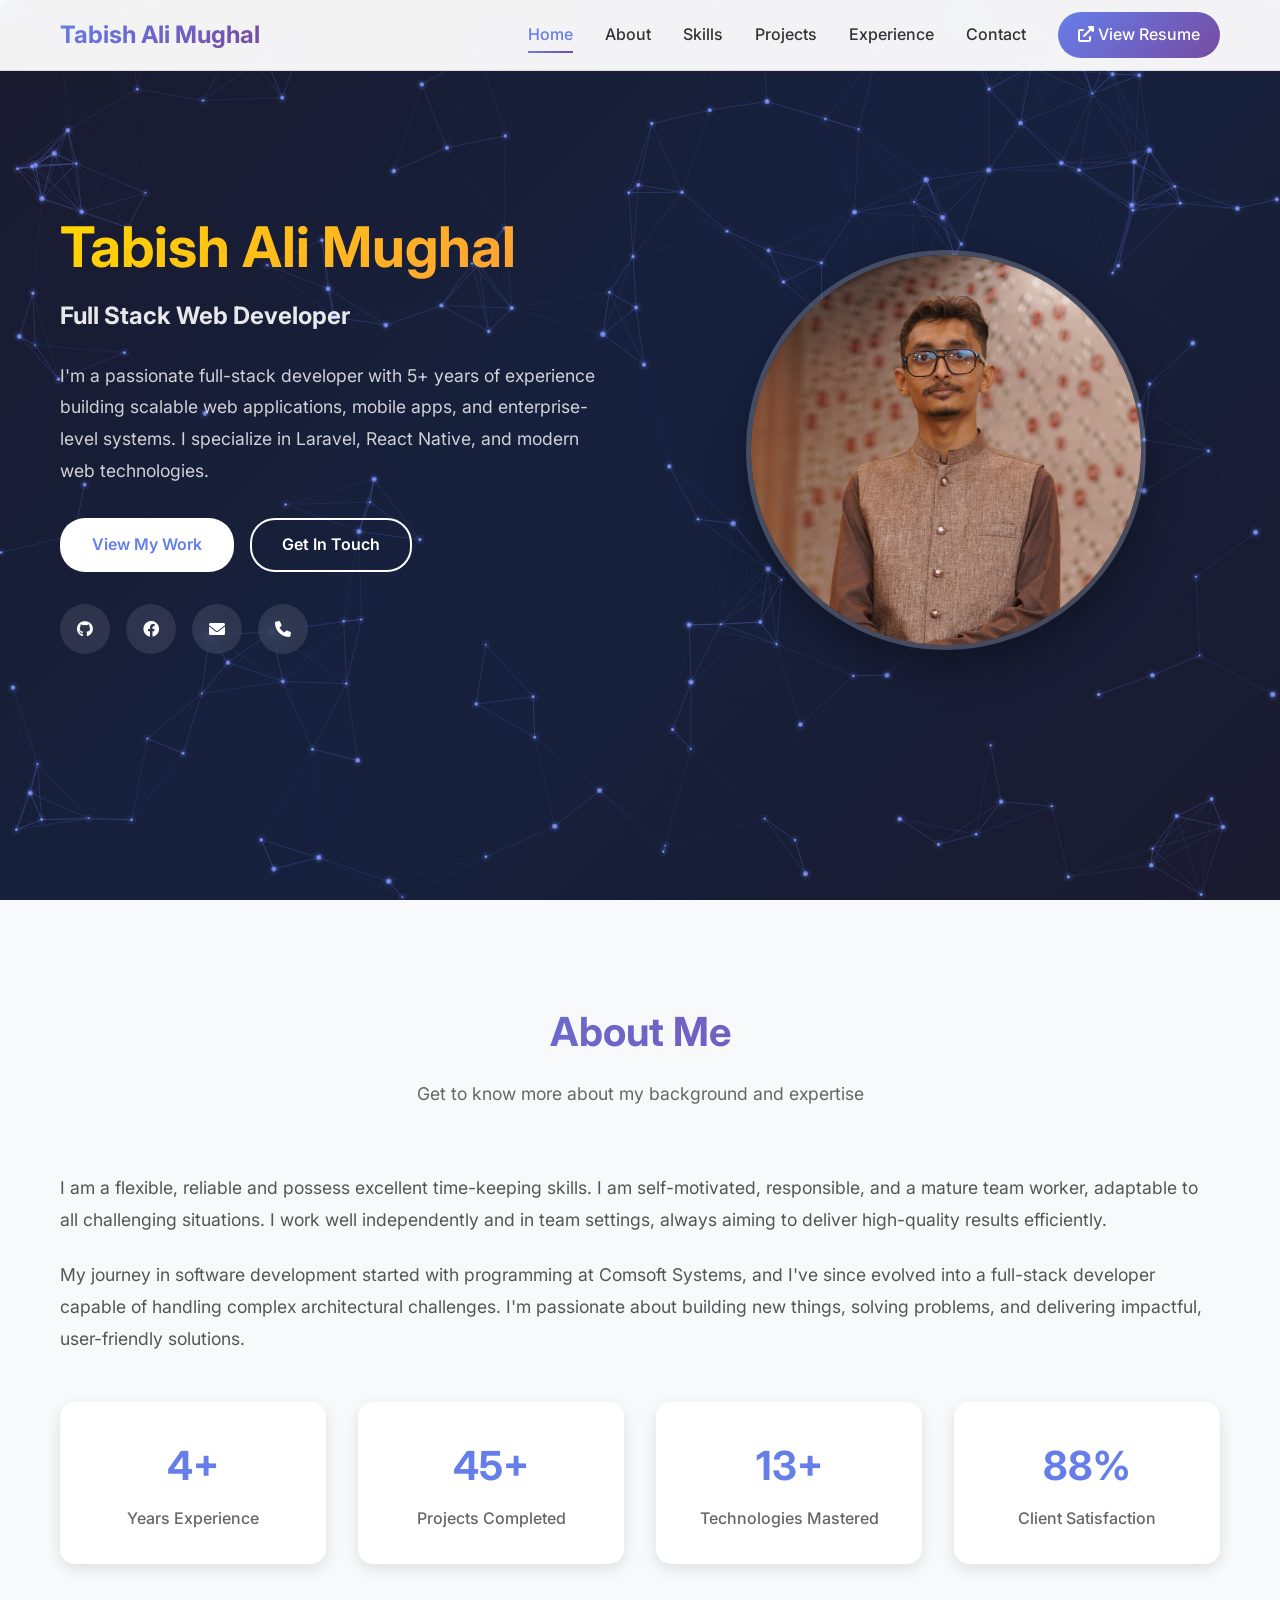
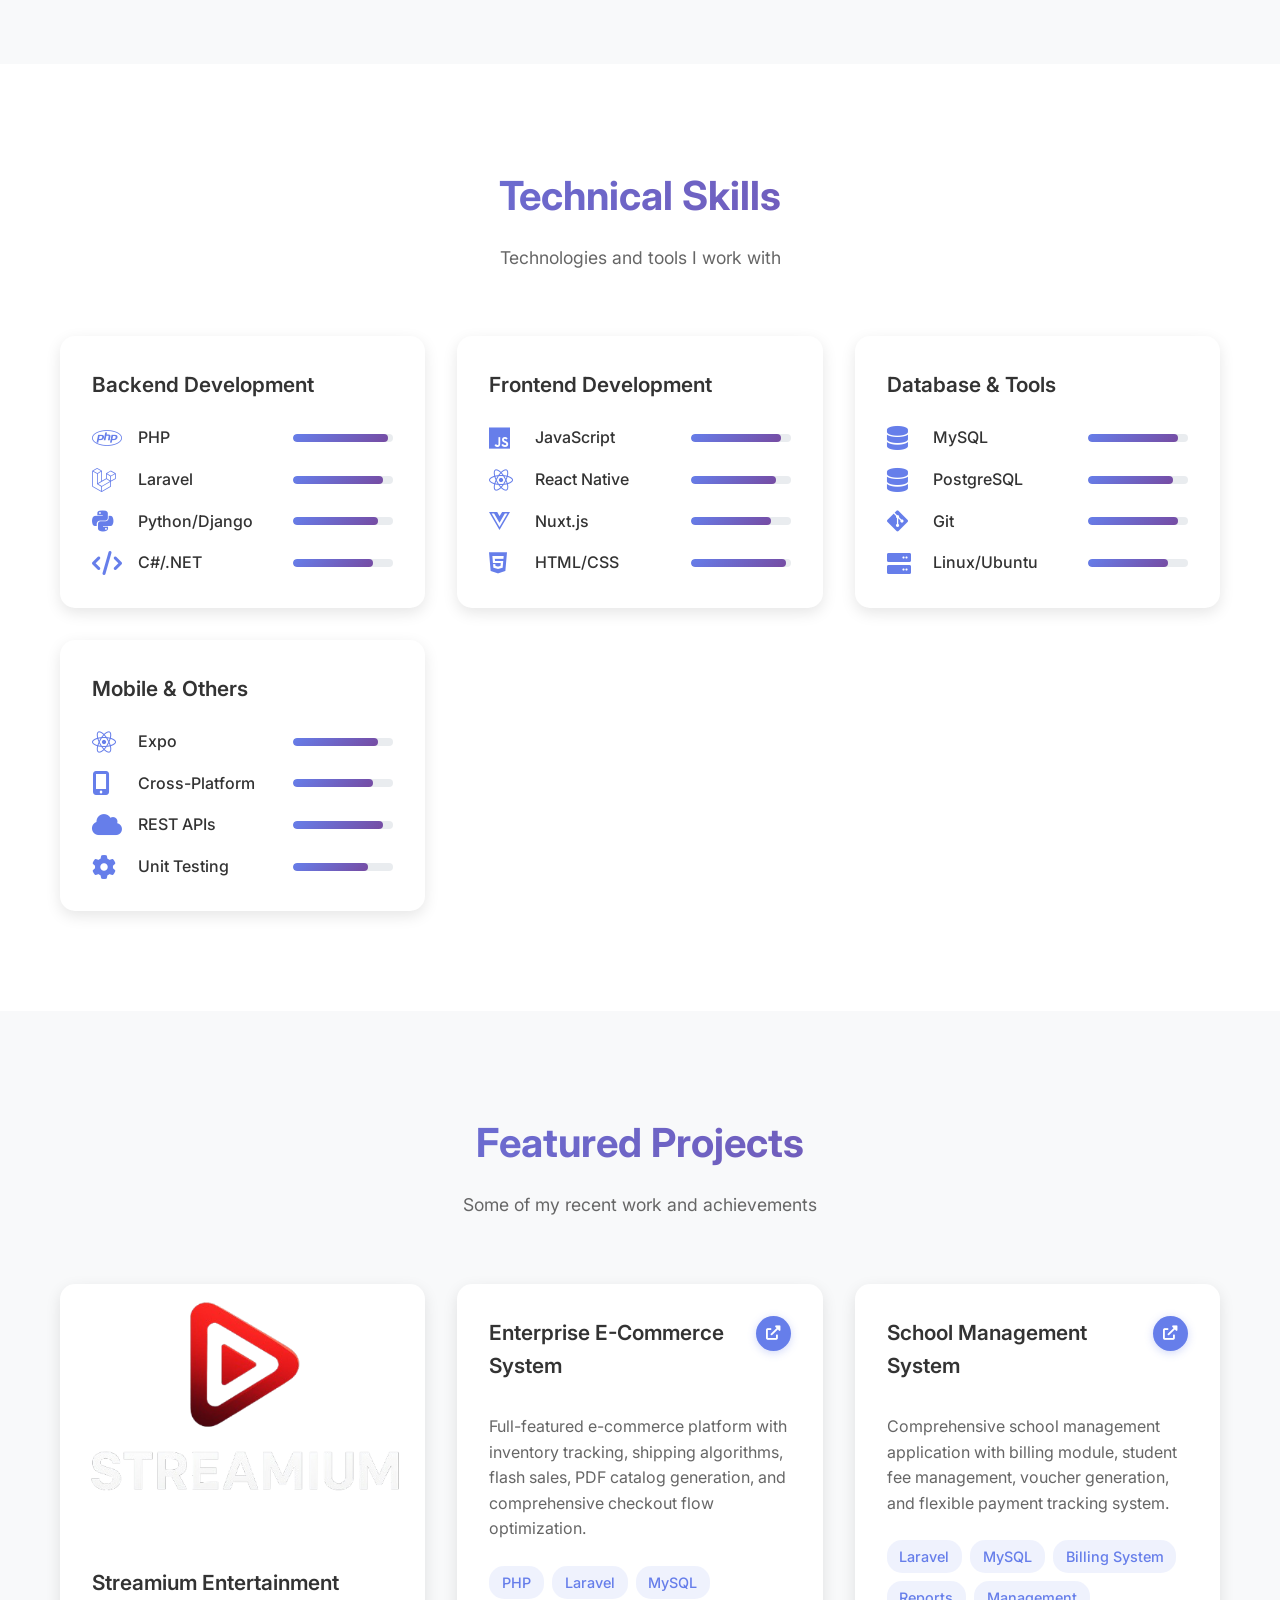
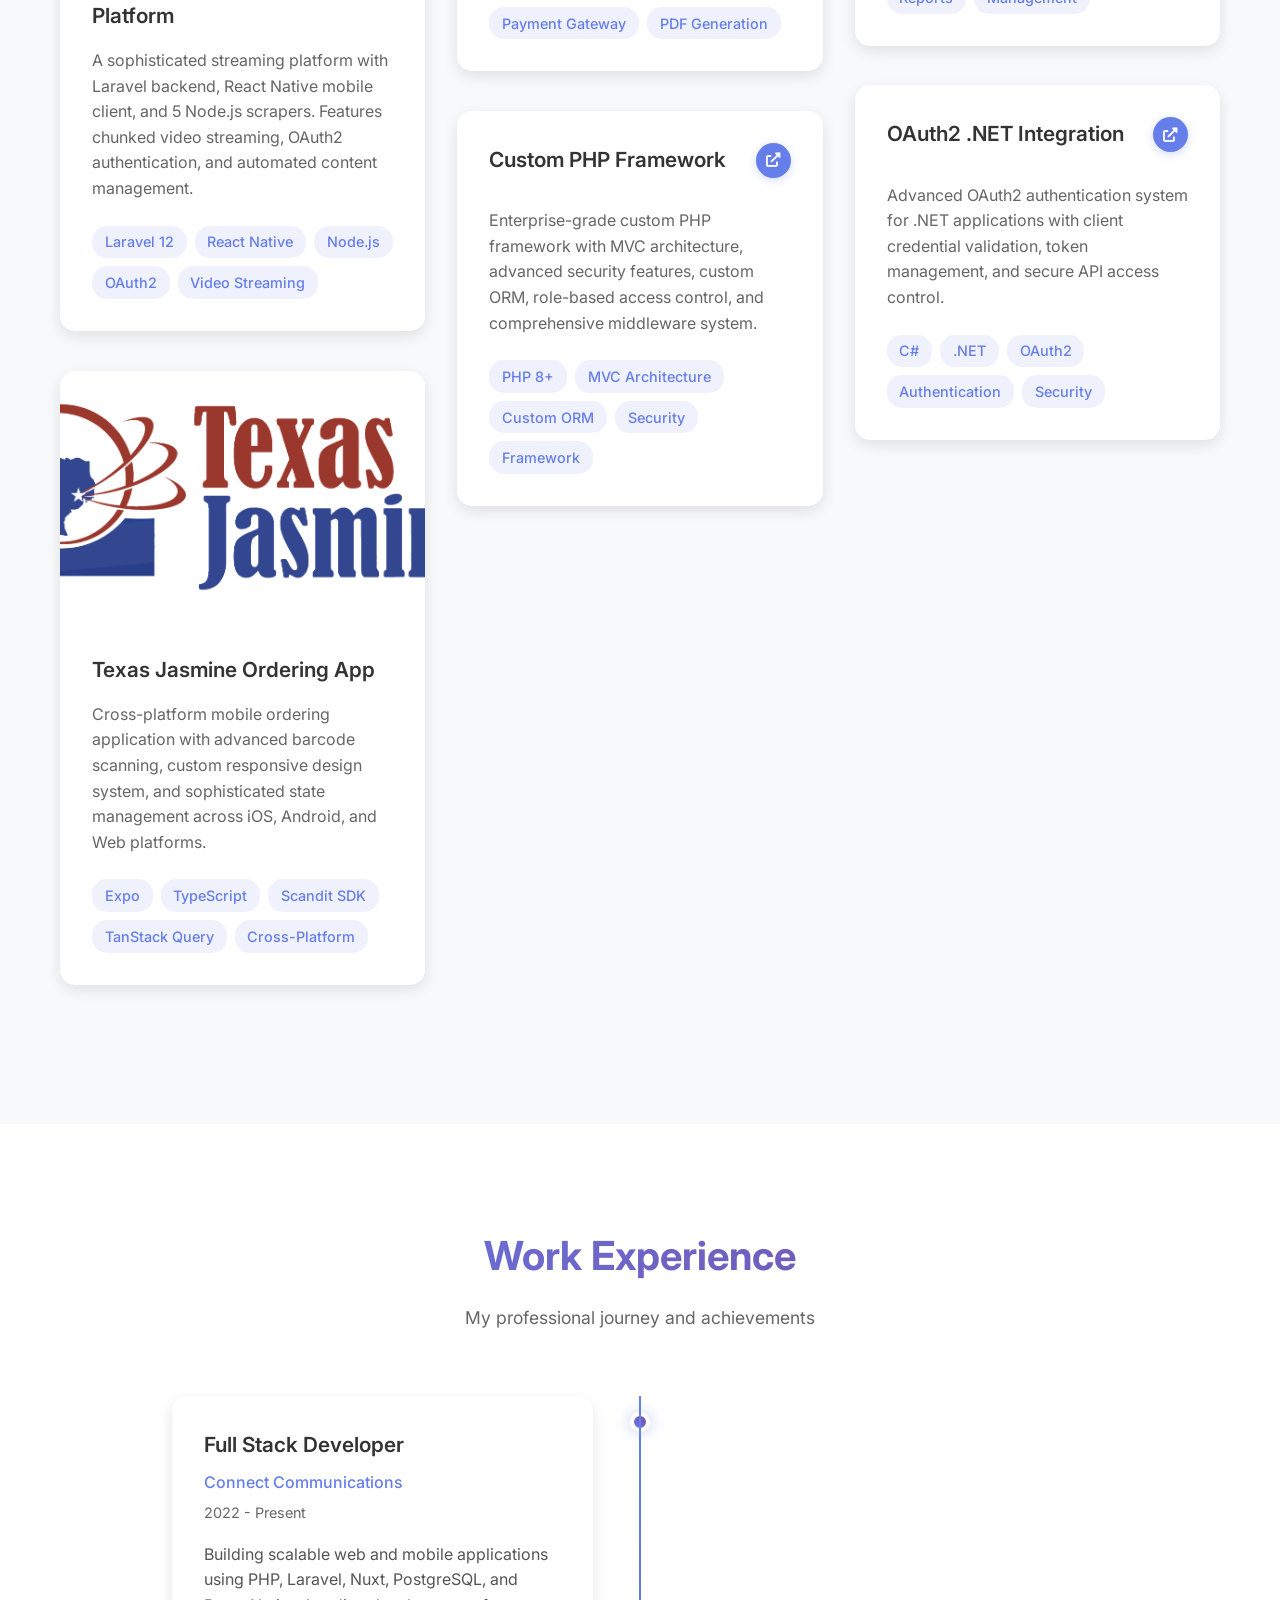
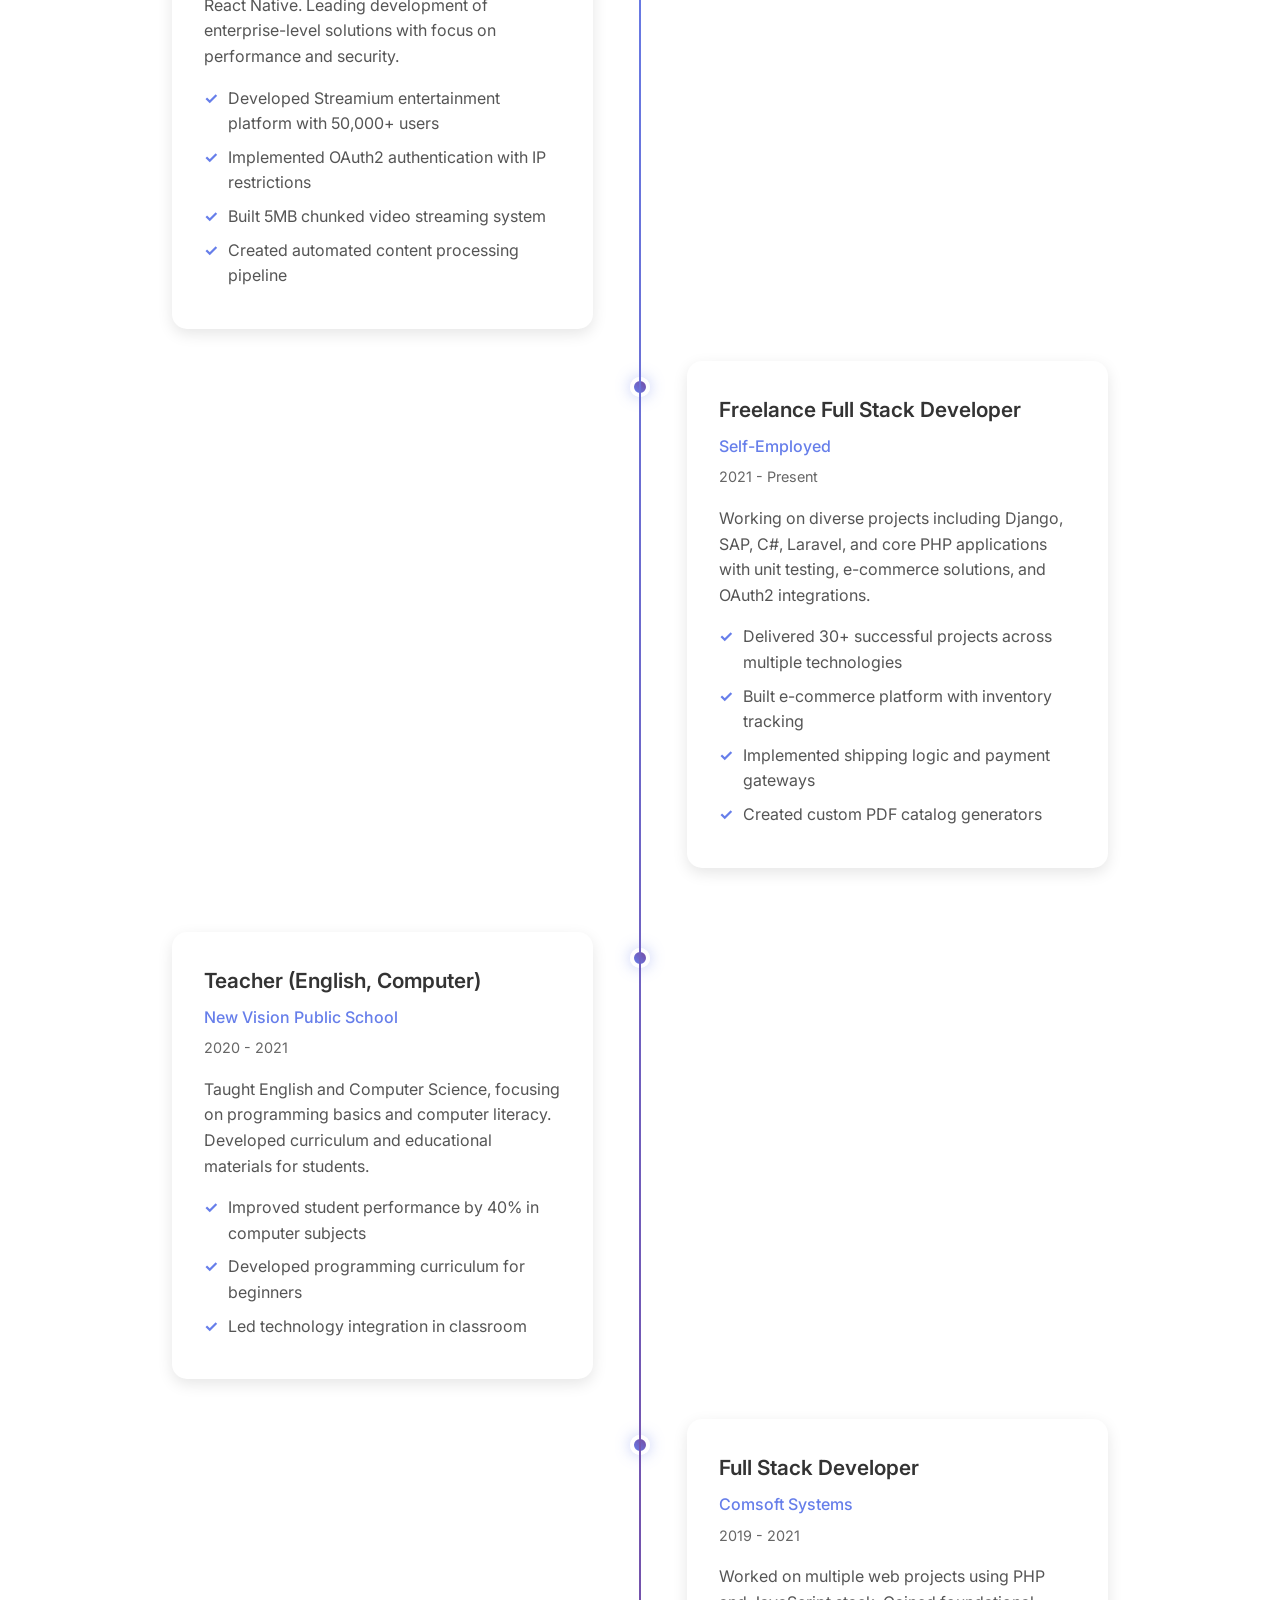
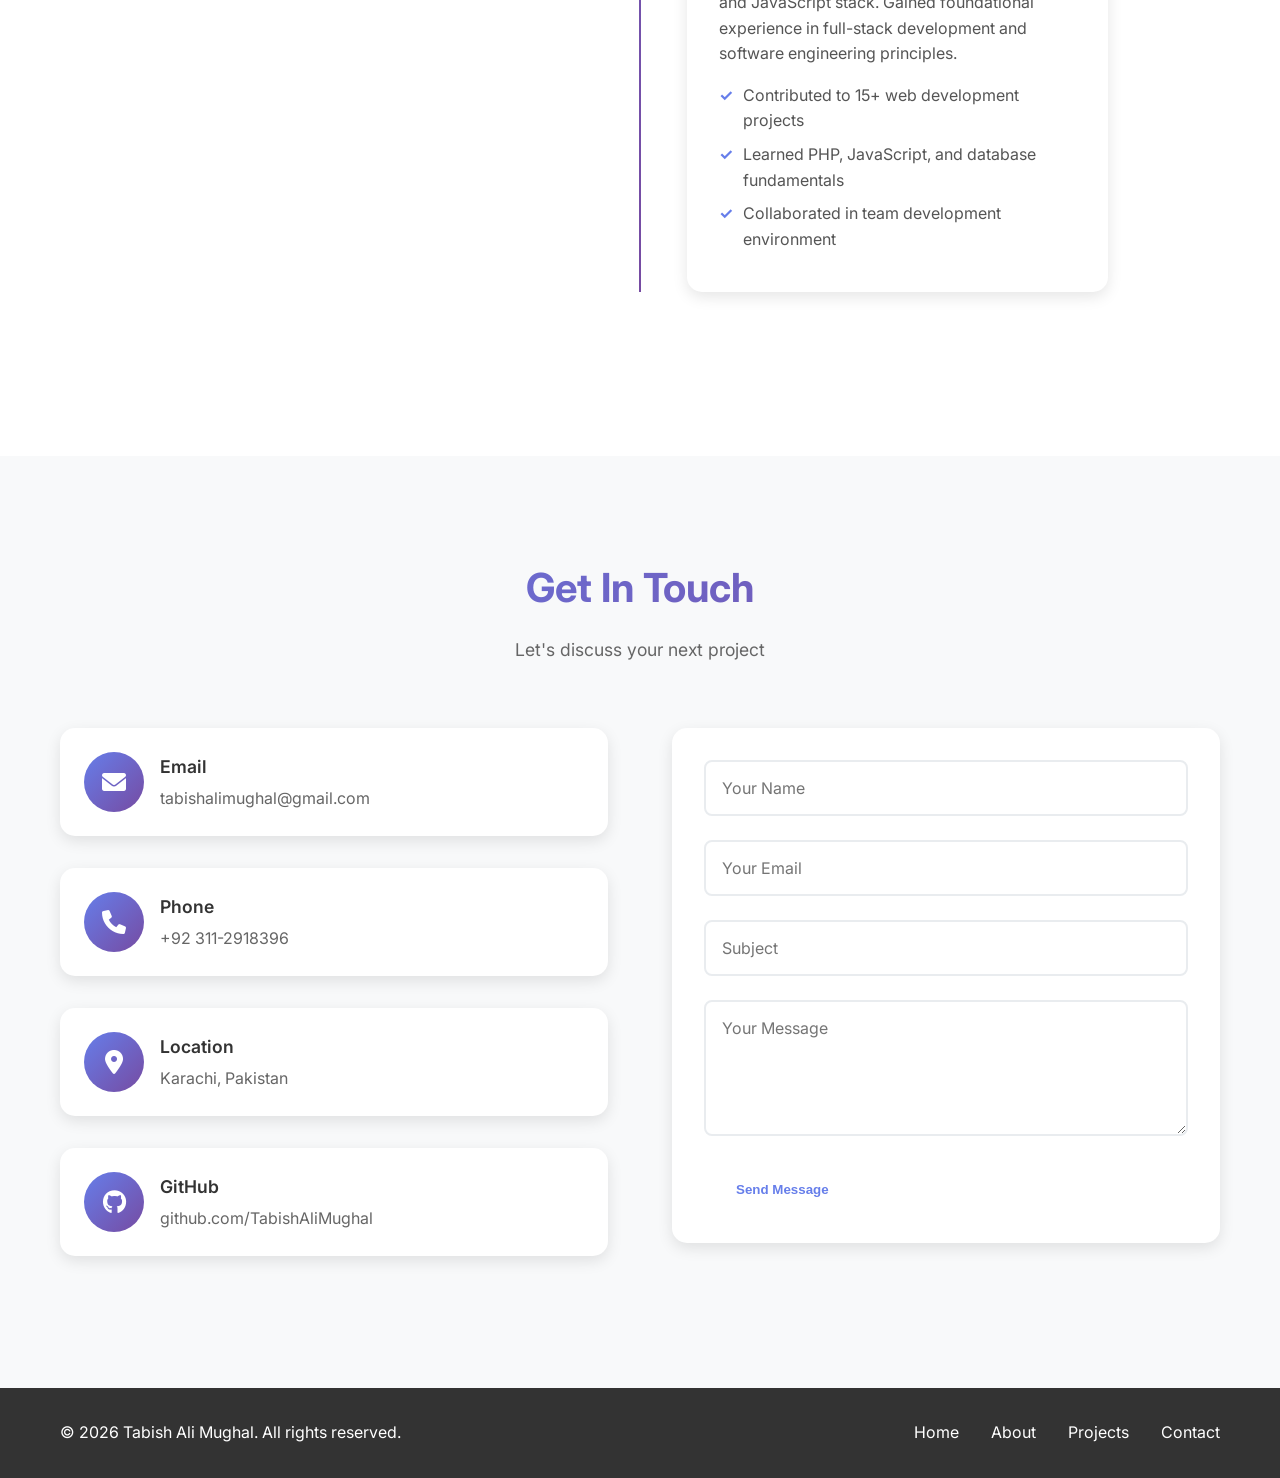
==== index.html @ 5ed2a0ec "Add resume HTML file and email sending functionality - Created a responsive resume layout in HTML wi" ====
<!DOCTYPE html>
<html lang="en">
<head>
    <meta charset="UTF-8">
    <meta name="viewport" content="width=device-width, initial-scale=1.0">
    <title>Tabish Ali Mughal - Full Stack Developer</title>
    <link href="https://cdnjs.cloudflare.com/ajax/libs/font-awesome/6.0.0/css/all.min.css" rel="stylesheet">
    <link href="https://fonts.googleapis.com/css2?family=Inter:wght@300;400;500;600;700&display=swap" rel="stylesheet">
    <link rel="stylesheet" href="assets/css/style.css">
</head>
<body>
    <!-- Navigation -->
    <nav class="navbar">
        <div class="nav-container">
            <div class="nav-logo">
                <span>Tabish Ali Mughal</span>
            </div>
            <div class="nav-menu" id="nav-menu">
                <a href="#home" class="nav-link">Home</a>
                <a href="#about" class="nav-link">About</a>
                <a href="#skills" class="nav-link">Skills</a>
                <a href="#projects" class="nav-link">Projects</a>
                <a href="#experience" class="nav-link">Experience</a>
                <a href="#contact" class="nav-link">Contact</a>
                <a href="#" class="nav-link resume-download" id="download-cv">
                    <i class="fas fa-external-link-alt"></i> View Resume
                </a>
            </div>
            <div class="hamburger" id="hamburger">
                <span class="bar"></span>
                <span class="bar"></span>
                <span class="bar"></span>
            </div>
        </div>
    </nav>

    <!-- Hero Section -->
    <section id="home" class="hero">
        <div class="hero-container">
            <div class="hero-content">
                <div class="hero-text">
                    <h1 class="hero-title">
                        <span class="highlight">Tabish Ali Mughal</span>
                    </h1>

                    <h2 class="hero-subtitle">Full Stack Web Developer</h2>
                    <p class="hero-description">
                        I'm a passionate full-stack developer with 5+ years of experience building scalable web applications,
                        mobile apps, and enterprise-level systems. I specialize in Laravel, React Native, and modern web technologies.
                    </p>
                    <div class="hero-buttons">
                        <a href="#projects" class="btn btn-primary">View My Work</a>
                        <a href="#contact" class="btn btn-secondary">Get In Touch</a>
                    </div>
                    <div class="hero-social">
                        <a href="https://github.com/TabishAliMughal" target="_blank" class="social-link">
                            <i class="fab fa-github"></i>
                        </a>
                        <a href="https://www.facebook.com/TabishAliMughal/" target="_blank" class="social-link">
                            <i class="fab fa-facebook"></i>
                        </a>
                        <a href="mailto:tabishalimughal@gmail.com" class="social-link">
                            <i class="fas fa-envelope"></i>
                        </a>
                        <a href="tel:+923112918396" class="social-link">
                            <i class="fas fa-phone"></i>
                        </a>
                    </div>
                </div>
                <div class="hero-image">
                    <div class="image-container">
                        <img src="assets/images/image.png" alt="Tabish Ali Mughal" class="profile-image">
                        <div class="image-overlay"></div>
                    </div>
                </div>
            </div>
        </div>
    </section>

    <!-- About Section -->
    <section id="about" class="about">
        <div class="container">
            <div class="section-header">
                <h2 class="section-title">About Me</h2>
                <p class="section-subtitle">Get to know more about my background and expertise</p>
            </div>
            <div class="about-content">
                <div class="about-text">
                    <p>
                        I am a flexible, reliable and possess excellent time-keeping skills. I am self-motivated, responsible, and a
                        mature team worker, adaptable to all challenging situations. I work well independently and in team settings,
                        always aiming to deliver high-quality results efficiently.
                    </p>
                    <p>
                        My journey in software development started with programming at Comsoft Systems, and I've since evolved into
                        a full-stack developer capable of handling complex architectural challenges. I'm passionate about building
                        new things, solving problems, and delivering impactful, user-friendly solutions.
                    </p>
                    <div class="about-stats">
                        <div class="stat">
                            <span class="stat-number">5+</span>
                            <span class="stat-label">Years Experience</span>
                        </div>
                        <div class="stat">
                            <span class="stat-number">50+</span>
                            <span class="stat-label">Projects Completed</span>
                        </div>
                        <div class="stat">
                            <span class="stat-number">15+</span>
                            <span class="stat-label">Technologies Mastered</span>
                        </div>
                        <div class="stat">
                            <span class="stat-number">100%</span>
                            <span class="stat-label">Client Satisfaction</span>
                        </div>
                    </div>
                </div>
            </div>
        </div>
    </section>

    <!-- Skills Section -->
    <section id="skills" class="skills">
        <div class="container">
            <div class="section-header">
                <h2 class="section-title">Technical Skills</h2>
                <p class="section-subtitle">Technologies and tools I work with</p>
            </div>
            <div class="skills-grid">
                <div class="skill-category">
                    <h3 class="category-title">Backend Development</h3>
                    <div class="skill-items">
                        <div class="skill-item">
                            <i class="fab fa-php"></i>
                            <span>PHP</span>
                            <div class="skill-level" data-level="95"></div>
                        </div>
                        <div class="skill-item">
                            <i class="fab fa-laravel"></i>
                            <span>Laravel</span>
                            <div class="skill-level" data-level="90"></div>
                        </div>
                        <div class="skill-item">
                            <i class="fab fa-python"></i>
                            <span>Python/Django</span>
                            <div class="skill-level" data-level="85"></div>
                        </div>
                        <div class="skill-item">
                            <i class="fas fa-code"></i>
                            <span>C#/.NET</span>
                            <div class="skill-level" data-level="80"></div>
                        </div>
                    </div>
                </div>
                <div class="skill-category">
                    <h3 class="category-title">Frontend Development</h3>
                    <div class="skill-items">
                        <div class="skill-item">
                            <i class="fab fa-js"></i>
                            <span>JavaScript</span>
                            <div class="skill-level" data-level="90"></div>
                        </div>
                        <div class="skill-item">
                            <i class="fab fa-react"></i>
                            <span>React Native</span>
                            <div class="skill-level" data-level="85"></div>
                        </div>
                        <div class="skill-item">
                            <i class="fab fa-vuejs"></i>
                            <span>Nuxt.js</span>
                            <div class="skill-level" data-level="80"></div>
                        </div>
                        <div class="skill-item">
                            <i class="fab fa-html5"></i>
                            <span>HTML/CSS</span>
                            <div class="skill-level" data-level="95"></div>
                        </div>
                    </div>
                </div>
                <div class="skill-category">
                    <h3 class="category-title">Database & Tools</h3>
                    <div class="skill-items">
                        <div class="skill-item">
                            <i class="fas fa-database"></i>
                            <span>MySQL</span>
                            <div class="skill-level" data-level="90"></div>
                        </div>
                        <div class="skill-item">
                            <i class="fas fa-database"></i>
                            <span>PostgreSQL</span>
                            <div class="skill-level" data-level="85"></div>
                        </div>
                        <div class="skill-item">
                            <i class="fab fa-git-alt"></i>
                            <span>Git</span>
                            <div class="skill-level" data-level="90"></div>
                        </div>
                        <div class="skill-item">
                            <i class="fas fa-server"></i>
                            <span>Linux/Ubuntu</span>
                            <div class="skill-level" data-level="80"></div>
                        </div>
                    </div>
                </div>
                <div class="skill-category">
                    <h3 class="category-title">Mobile & Others</h3>
                    <div class="skill-items">
                        <div class="skill-item">
                            <i class="fab fa-react"></i>
                            <span>Expo</span>
                            <div class="skill-level" data-level="85"></div>
                        </div>
                        <div class="skill-item">
                            <i class="fas fa-mobile-alt"></i>
                            <span>Cross-Platform</span>
                            <div class="skill-level" data-level="80"></div>
                        </div>
                        <div class="skill-item">
                            <i class="fas fa-cloud"></i>
                            <span>REST APIs</span>
                            <div class="skill-level" data-level="90"></div>
                        </div>
                        <div class="skill-item">
                            <i class="fas fa-cog"></i>
                            <span>Unit Testing</span>
                            <div class="skill-level" data-level="75"></div>
                        </div>
                    </div>
                </div>
            </div>
        </div>
    </section>

    <!-- Projects Section -->
    <section id="projects" class="projects">
        <div class="container">
            <div class="section-header">
                <h2 class="section-title">Featured Projects</h2>
                <p class="section-subtitle">Some of my recent work and achievements</p>
            </div>
            <div class="projects-grid">
                <div class="project-card">
                    <div class="project-image">
                        <div class="project-overlay">
                            <div class="project-links">
                                <a href="https://streamium-web.tabishalimughal.xyz" target="_blank" class="project-link"><i class="fas fa-external-link-alt"></i></a>
                                <a href="https://streamium-web.tabishalimughal.xyz" target="_blank" class="project-link"><i class="fas fa-external-link-alt"></i></a>
                            </div>
                        </div>
                        <img src="assets/images/streamium-logo.png" alt="Streamium Entertainment Platform">
                    </div>
                    <div class="project-content">
                        <h3 class="project-title">Streamium Entertainment Platform</h3>
                        <p class="project-description">
                            A sophisticated streaming platform with Laravel backend, React Native mobile client, and 5 Node.js scrapers.
                            Features chunked video streaming, OAuth2 authentication, and automated content management.
                        </p>
                        <div class="project-tech">
                            <span class="tech-tag">Laravel 12</span>
                            <span class="tech-tag">React Native</span>
                            <span class="tech-tag">Node.js</span>
                            <span class="tech-tag">OAuth2</span>
                            <span class="tech-tag">Video Streaming</span>
                        </div>
                    </div>
                </div>

                <div class="project-card">
                    <div class="project-image">
                        <div class="project-overlay">
                            <div class="project-links">
                                <a href="https://streamium-web.tabishalimughal.xyz" target="_blank" class="project-link"><i class="fas fa-external-link-alt"></i></a>
                            </div>
                        </div>
                        <img src="assets/images/tj-app-logo.png" alt="Texas Jasmine Ordering App">
                    </div>
                    <div class="project-content">
                        <h3 class="project-title">Texas Jasmine Ordering App</h3>
                        <p class="project-description">
                            Cross-platform mobile ordering application with advanced barcode scanning, custom responsive design system,
                            and sophisticated state management across iOS, Android, and Web platforms.
                        </p>
                        <div class="project-tech">
                            <span class="tech-tag">Expo</span>
                            <span class="tech-tag">TypeScript</span>
                            <span class="tech-tag">Scandit SDK</span>
                            <span class="tech-tag">TanStack Query</span>
                            <span class="tech-tag">Cross-Platform</span>
                        </div>
                    </div>
                </div>

                <div class="project-card">
                    <div class="project-content">
                        <div class="project-header">
                            <h3 class="project-title">Enterprise E-Commerce System</h3>
                            <div class="project-links">
                                <a href="https://streamium-web.tabishalimughal.xyz" target="_blank" class="project-link"><i class="fas fa-external-link-alt"></i></a>
                            </div>
                        </div>
                        <p class="project-description">
                            Full-featured e-commerce platform with inventory tracking, shipping algorithms, flash sales,
                            PDF catalog generation, and comprehensive checkout flow optimization.
                        </p>
                        <div class="project-tech">
                            <span class="tech-tag">PHP</span>
                            <span class="tech-tag">Laravel</span>
                            <span class="tech-tag">MySQL</span>
                            <span class="tech-tag">Payment Gateway</span>
                            <span class="tech-tag">PDF Generation</span>
                        </div>
                    </div>
                </div>

                <div class="project-card">
                    <div class="project-content">
                        <div class="project-header">
                            <h3 class="project-title">Custom PHP Framework</h3>
                            <div class="project-links">
                                <a href="https://streamium-web.tabishalimughal.xyz" target="_blank" class="project-link"><i class="fas fa-external-link-alt"></i></a>
                            </div>
                        </div>
                        <p class="project-description">
                            Enterprise-grade custom PHP framework with MVC architecture, advanced security features,
                            custom ORM, role-based access control, and comprehensive middleware system.
                        </p>
                        <div class="project-tech">
                            <span class="tech-tag">PHP 8+</span>
                            <span class="tech-tag">MVC Architecture</span>
                            <span class="tech-tag">Custom ORM</span>
                            <span class="tech-tag">Security</span>
                            <span class="tech-tag">Framework</span>
                        </div>
                    </div>
                </div>

                <div class="project-card">
                    <div class="project-content">
                        <div class="project-header">
                            <h3 class="project-title">School Management System</h3>
                            <div class="project-links">
                                <a href="https://streamium-web.tabishalimughal.xyz" target="_blank" class="project-link"><i class="fas fa-external-link-alt"></i></a>
                            </div>
                        </div>
                        <p class="project-description">
                            Comprehensive school management application with billing module, student fee management,
                            voucher generation, and flexible payment tracking system.
                        </p>
                        <div class="project-tech">
                            <span class="tech-tag">Laravel</span>
                            <span class="tech-tag">MySQL</span>
                            <span class="tech-tag">Billing System</span>
                            <span class="tech-tag">Reports</span>
                            <span class="tech-tag">Management</span>
                        </div>
                    </div>
                </div>

                <div class="project-card">
                    <div class="project-content">
                        <div class="project-header">
                            <h3 class="project-title">OAuth2 .NET Integration</h3>
                            <div class="project-links">
                                <a href="https://streamium-web.tabishalimughal.xyz" target="_blank" class="project-link"><i class="fas fa-external-link-alt"></i></a>
                            </div>
                        </div>
                        <p class="project-description">
                            Advanced OAuth2 authentication system for .NET applications with client credential validation,
                            token management, and secure API access control.
                        </p>
                        <div class="project-tech">
                            <span class="tech-tag">C#</span>
                            <span class="tech-tag">.NET</span>
                            <span class="tech-tag">OAuth2</span>
                            <span class="tech-tag">Authentication</span>
                            <span class="tech-tag">Security</span>
                        </div>
                    </div>
                </div>
            </div>
        </div>
    </section>

    <!-- Experience Section -->
    <section id="experience" class="experience">
        <div class="container">
            <div class="section-header">
                <h2 class="section-title">Work Experience</h2>
                <p class="section-subtitle">My professional journey and achievements</p>
            </div>
            <div class="timeline">
                <div class="timeline-item">
                    <div class="timeline-marker"></div>
                    <div class="timeline-content">
                        <div class="timeline-header">
                            <h3 class="job-title">Full Stack Developer</h3>
                            <span class="company">Connect Communications</span>
                            <span class="duration">2022 - Present</span>
                        </div>
                        <p class="job-description">
                            Building scalable web and mobile applications using PHP, Laravel, Nuxt, PostgreSQL, and React Native.
                            Leading development of enterprise-level solutions with focus on performance and security.
                        </p>
                        <ul class="achievements">
                            <li>Developed Streamium entertainment platform with 50,000+ users</li>
                            <li>Implemented OAuth2 authentication with IP restrictions</li>
                            <li>Built 5MB chunked video streaming system</li>
                            <li>Created automated content processing pipeline</li>
                        </ul>
                    </div>
                </div>

                <div class="timeline-item">
                    <div class="timeline-marker"></div>
                    <div class="timeline-content">
                        <div class="timeline-header">
                            <h3 class="job-title">Freelance Full Stack Developer</h3>
                            <span class="company">Self-Employed</span>
                            <span class="duration">2021 - Present</span>
                        </div>
                        <p class="job-description">
                            Working on diverse projects including Django, SAP, C#, Laravel, and core PHP applications with
                            unit testing, e-commerce solutions, and OAuth2 integrations.
                        </p>
                        <ul class="achievements">
                            <li>Delivered 30+ successful projects across multiple technologies</li>
                            <li>Built e-commerce platform with inventory tracking</li>
                            <li>Implemented shipping logic and payment gateways</li>
                            <li>Created custom PDF catalog generators</li>
                        </ul>
                    </div>
                </div>

                <div class="timeline-item">
                    <div class="timeline-marker"></div>
                    <div class="timeline-content">
                        <div class="timeline-header">
                            <h3 class="job-title">Teacher (English, Computer)</h3>
                            <span class="company">New Vision Public School</span>
                            <span class="duration">2020 - 2021</span>
                        </div>
                        <p class="job-description">
                            Taught English and Computer Science, focusing on programming basics and computer literacy.
                            Developed curriculum and educational materials for students.
                        </p>
                        <ul class="achievements">
                            <li>Improved student performance by 40% in computer subjects</li>
                            <li>Developed programming curriculum for beginners</li>
                            <li>Led technology integration in classroom</li>
                        </ul>
                    </div>
                </div>

                <div class="timeline-item">
                    <div class="timeline-marker"></div>
                    <div class="timeline-content">
                        <div class="timeline-header">
                            <h3 class="job-title">Full Stack Developer</h3>
                            <span class="company">Comsoft Systems</span>
                            <span class="duration">2019 - 2021</span>
                        </div>
                        <p class="job-description">
                            Worked on multiple web projects using PHP and JavaScript stack. Gained foundational experience
                            in full-stack development and software engineering principles.
                        </p>
                        <ul class="achievements">
                            <li>Contributed to 15+ web development projects</li>
                            <li>Learned PHP, JavaScript, and database fundamentals</li>
                            <li>Collaborated in team development environment</li>
                        </ul>
                    </div>
                </div>
            </div>
        </div>
    </section>

    <!-- Contact Section -->
    <section id="contact" class="contact">
        <div class="container">
            <div class="section-header">
                <h2 class="section-title">Get In Touch</h2>
                <p class="section-subtitle">Let's discuss your next project</p>
            </div>
            <div class="contact-content">
                <div class="contact-info">
                    <div class="contact-item">
                        <div class="contact-icon">
                            <i class="fas fa-envelope"></i>
                        </div>
                        <div class="contact-details">
                            <h3>Email</h3>
                            <p>tabishalimughal@gmail.com</p>
                        </div>
                    </div>
                    <div class="contact-item">
                        <div class="contact-icon">
                            <i class="fas fa-phone"></i>
                        </div>
                        <div class="contact-details">
                            <h3>Phone</h3>
                            <p>+92 311-2918396</p>
                        </div>
                    </div>
                    <div class="contact-item">
                        <div class="contact-icon">
                            <i class="fas fa-map-marker-alt"></i>
                        </div>
                        <div class="contact-details">
                            <h3>Location</h3>
                            <p>Karachi, Pakistan</p>
                        </div>
                    </div>
                    <div class="contact-item">
                        <div class="contact-icon">
                            <i class="fab fa-github"></i>
                        </div>
                        <div class="contact-details">
                            <h3>GitHub</h3>
                            <p>github.com/TabishAliMughal</p>
                        </div>
                    </div>
                </div>
                <div class="contact-form">
                    <form id="contact-form">
                        <div class="form-group">
                            <input type="text" id="name" name="name" placeholder="Your Name" required>
                        </div>
                        <div class="form-group">
                            <input type="email" id="email" name="email" placeholder="Your Email" required>
                        </div>
                        <div class="form-group">
                            <input type="text" id="subject" name="subject" placeholder="Subject" required>
                        </div>
                        <div class="form-group">
                            <textarea id="message" name="message" placeholder="Your Message" rows="5" required></textarea>
                        </div>
                        <button type="submit" class="btn btn-primary">Send Message</button>
                    </form>
                </div>
            </div>
        </div>
    </section>

    <!-- Footer -->
    <footer class="footer">
        <div class="container">
            <div class="footer-content">
                <div class="footer-text">
                    <p>&copy; <span id="current-year"></span> Tabish Ali Mughal. All rights reserved.</p>
                </div>
                <div class="footer-links">
                    <a href="#home">Home</a>
                    <a href="#about">About</a>
                    <a href="#projects">Projects</a>
                    <a href="#contact">Contact</a>
                </div>
            </div>
        </div>
    </footer>

    <script src="assets/js/script.js?v=1.0"></script>
    <script src="assets/js/network-bg.js"></script>
</body>
</html>
---- assets/css/style.css ----
/* Reset and Base Styles */
* {
    margin: 0;
    padding: 0;
    box-sizing: border-box;
}

body {
    font-family: 'Inter', sans-serif;
    line-height: 1.6;
    color: #333;
    overflow-x: hidden;
}

html {
    scroll-behavior: smooth;
}

.container {
    max-width: 1200px;
    margin: 0 auto;
    padding: 0 20px;
}

/* Navigation Styles */
.navbar {
    position: fixed;
    top: 0;
    width: 100%;
    background: rgba(255, 255, 255, 0.95);
    backdrop-filter: blur(10px);
    border-bottom: 1px solid rgba(0, 0, 0, 0.1);
    z-index: 1000;
    transition: all 0.3s ease;
}

.nav-container {
    max-width: 1200px;
    margin: 0 auto;
    padding: 0 20px;
    display: flex;
    justify-content: space-between;
    align-items: center;
    height: 70px;
}

.nav-logo span {
    font-size: 1.5rem;
    font-weight: 700;
    background: linear-gradient(135deg, #667eea, #764ba2);
    -webkit-background-clip: text;
    -webkit-text-fill-color: transparent;
    background-clip: text;
}

.nav-menu {
    display: flex;
    align-items: center;
    gap: 2rem;
}

.nav-link {
    text-decoration: none;
    color: #333;
    font-weight: 500;
    transition: color 0.3s ease;
    position: relative;
}

.nav-link:hover {
    color: #667eea;
}

.nav-link::after {
    content: '';
    position: absolute;
    width: 0;
    height: 2px;
    bottom: -5px;
    left: 0;
    background: linear-gradient(135deg, #667eea, #764ba2);
    transition: width 0.3s ease;
}

.nav-link:hover::after {
    width: 100%;
}

.resume-download {
    background: linear-gradient(135deg, #667eea, #764ba2);
    color: white !important;
    padding: 10px 20px;
    border-radius: 25px;
    transition: all 0.3s ease;
}

.resume-download:hover {
    transform: translateY(-2px);
    box-shadow: 0 5px 15px rgba(102, 126, 234, 0.3);
}

.resume-download::after {
    display: none;
}

.hamburger {
    display: none;
    flex-direction: column;
    cursor: pointer;
}

.bar {
    width: 25px;
    height: 3px;
    background: #333;
    margin: 3px 0;
    transition: 0.3s;
}

/* Hero Section */
.hero {
    min-height: 100vh;
    display: flex;
    align-items: center;
    background: linear-gradient(135deg, #1a1a2e 0%, #16213e 50%, #1a1a2e 100%);
    color: white;
    position: relative;
}

/* Network Background Overlay - Removed to allow canvas visibility */

.hero-container {
    max-width: 1200px;
    margin: 0 auto;
    padding: 0 20px;
    position: relative;
    z-index: 3;
}

/* Remove old animated nodes - replaced with canvas */

.hero-content {
    display: grid;
    grid-template-columns: 1fr 1fr;
    gap: 4rem;
    align-items: center;
}

.hero-title {
    font-size: 1.5rem;
    font-weight: 400;
    margin-bottom: 1rem;
    line-height: 1.2;
    color: white;
}

.highlight {
    background: linear-gradient(135deg, #ffd700, #ff6b6b);
    -webkit-background-clip: text;
    -webkit-text-fill-color: transparent;
    background-clip: text;
    font-size: 3.5rem;
    font-weight: 700;
}

.hero-subtitle {
    font-size: 1.5rem;
    margin-bottom: 1.5rem;
    color: rgba(255, 255, 255, 0.9);
}

.hero-description {
    font-size: 1.1rem;
    margin-bottom: 2rem;
    color: rgba(255, 255, 255, 0.8);
    line-height: 1.8;
}

.hero-buttons {
    display: flex;
    gap: 1rem;
    margin-bottom: 2rem;
}

.btn {
    padding: 12px 30px;
    border-radius: 25px;
    text-decoration: none;
    font-weight: 600;
    transition: all 0.3s ease;
    display: inline-block;
    text-align: center;
}

.btn-primary {
    background: white;
    color: #667eea;
    border: 2px solid transparent;
}

.btn-primary:hover {
    background: transparent;
    color: white;
    border-color: white;
    transform: translateY(-2px);
}

.btn-secondary {
    background: transparent;
    color: white;
    border: 2px solid white;
}

.btn-secondary:hover {
    background: white;
    color: #667eea;
    transform: translateY(-2px);
}

.hero-social {
    display: flex;
    gap: 1rem;
    margin-bottom: 2rem;
}

.social-link {
    width: 50px;
    height: 50px;
    border-radius: 50%;
    background: rgba(255, 255, 255, 0.1);
    display: flex;
    align-items: center;
    justify-content: center;
    color: white;
    text-decoration: none;
    transition: all 0.3s ease;
    backdrop-filter: blur(10px);
}

.social-link:hover {
    background: white;
    color: #667eea;
    transform: translateY(-3px);
}

.hero-image {
    display: flex;
    justify-content: center;
    align-items: center;
}

.image-container {
    position: relative;
    width: 400px;
    height: 400px;
    border-radius: 50%;
    overflow: hidden;
    border: 5px solid rgba(255, 255, 255, 0.2);
    box-shadow: 0 20px 40px rgba(0, 0, 0, 0.3);
}

.profile-image {
    width: 100%;
    height: 100%;
    object-fit: cover;
    transition: transform 0.3s ease;
}

.image-overlay {
    position: absolute;
    top: 0;
    left: 0;
    right: 0;
    bottom: 0;
    background: linear-gradient(45deg, rgba(102, 126, 234, 0.3), rgba(118, 75, 162, 0.3));
    opacity: 0;
    transition: opacity 0.3s ease;
}

.image-container:hover .profile-image {
    transform: scale(1.1);
}

.image-container:hover .image-overlay {
    opacity: 1;
}

/* Section Styles */
.section-header {
    text-align: center;
    margin-bottom: 4rem;
}

.section-title {
    font-size: 2.5rem;
    font-weight: 700;
    margin-bottom: 1rem;
    background: linear-gradient(135deg, #667eea, #764ba2);
    -webkit-background-clip: text;
    -webkit-text-fill-color: transparent;
    background-clip: text;
}

.section-subtitle {
    font-size: 1.1rem;
    color: #666;
    max-width: 600px;
    margin: 0 auto;
}

/* About Section */
.about {
    padding: 100px 0;
    background: #f8f9fa;
}

.about-text p {
    font-size: 1.1rem;
    margin-bottom: 1.5rem;
    color: #555;
    line-height: 1.8;
}

.about-stats {
    display: grid;
    grid-template-columns: repeat(auto-fit, minmax(150px, 1fr));
    gap: 2rem;
    margin-top: 3rem;
}

.stat {
    text-align: center;
    padding: 2rem;
    background: white;
    border-radius: 15px;
    box-shadow: 0 5px 15px rgba(0, 0, 0, 0.1);
    transition: transform 0.3s ease;
}

.stat:hover {
    transform: translateY(-5px);
}

.stat-number {
    display: block;
    font-size: 2.5rem;
    font-weight: 700;
    color: #667eea;
    margin-bottom: 0.5rem;
}

.stat-label {
    color: #666;
    font-weight: 500;
}

/* Skills Section */
.skills {
    padding: 100px 0;
}

.skills-grid {
    display: grid;
    grid-template-columns: repeat(auto-fit, minmax(300px, 1fr));
    gap: 2rem;
}

.skill-category {
    background: white;
    padding: 2rem;
    border-radius: 15px;
    box-shadow: 0 5px 15px rgba(0, 0, 0, 0.1);
    transition: transform 0.3s ease;
}

.skill-category:hover {
    transform: translateY(-5px);
}

.category-title {
    font-size: 1.3rem;
    font-weight: 600;
    margin-bottom: 1.5rem;
    color: #333;
}

.skill-items {
    display: flex;
    flex-direction: column;
    gap: 1rem;
}

.skill-item {
    display: flex;
    align-items: center;
    gap: 1rem;
}

.skill-item i {
    font-size: 1.5rem;
    color: #667eea;
    width: 30px;
}

.skill-item span {
    flex: 1;
    font-weight: 500;
}

.skill-level {
    width: 100px;
    height: 8px;
    background: #e9ecef;
    border-radius: 4px;
    overflow: hidden;
    position: relative;
}

.skill-level::after {
    content: '';
    position: absolute;
    top: 0;
    left: 0;
    height: 100%;
    background: linear-gradient(135deg, #667eea, #764ba2);
    border-radius: 4px;
    transition: width 1s ease;
    width: 0;
}

.skill-level[data-level="95"]::after { width: 95%; }
.skill-level[data-level="90"]::after { width: 90%; }
.skill-level[data-level="85"]::after { width: 85%; }
.skill-level[data-level="80"]::after { width: 80%; }
.skill-level[data-level="75"]::after { width: 75%; }

/* Projects Section */
.projects {
    padding: 100px 0;
    background: #f8f9fa;
}

.projects-grid {
    column-count: 3;
    column-gap: 2rem;
    column-fill: balance;
}

.project-card {
    background: white;
    border-radius: 15px;
    overflow: hidden;
    box-shadow: 0 5px 15px rgba(0, 0, 0, 0.1);
    transition: transform 0.3s ease;
    break-inside: avoid;
    margin-bottom: 2rem;
    display: inline-block;
    width: 100%;
}

.project-card:hover {
    transform: translateY(-10px);
}

.project-image {
    position: relative;
    height: 250px;
    overflow: hidden;
}

.project-header {
    display: flex;
    justify-content: space-between;
    align-items: flex-start;
    margin-bottom: 1rem;
}

.project-header .project-links {
    display: flex;
    gap: 0.5rem;
}

.project-header .project-link {
    width: 35px;
    height: 35px;
    border-radius: 50%;
    background: #667eea;
    color: white;
    display: flex;
    align-items: center;
    justify-content: center;
    text-decoration: none;
    transition: all 0.3s ease;
    font-size: 0.9rem;
    box-shadow: 0 2px 8px rgba(102, 126, 234, 0.3);
}

.project-header .project-link:hover {
    background: #5a6fd8;
    transform: translateY(-2px);
    box-shadow: 0 4px 12px rgba(102, 126, 234, 0.4);
}

.project-image img {
    width: 100%;
    height: 100%;
    object-fit: cover;
    transition: transform 0.3s ease;
}

/* Special styling for transparent logos */
.project-image img[src="streamium-logo.png"] {
    object-fit: contain;
    background: linear-gradient(135deg, #667eea, #764ba2);
    padding: 20px;
}

.project-image img[src="tj-app-logo.png"] {
    object-fit: contain;
    background: linear-gradient(135deg, #f8f9fa, #e9ecef);
    padding: 20px;
    border: 1px solid #dee2e6;
}

.project-overlay {
    position: absolute;
    top: 0;
    left: 0;
    right: 0;
    bottom: 0;
    background: rgba(102, 126, 234, 0.9);
    display: flex;
    align-items: center;
    justify-content: center;
    opacity: 0;
    transition: all 0.3s ease;
    backdrop-filter: blur(2px);
}

.project-card:hover .project-overlay {
    opacity: 1;
}

.project-card:hover .project-image img {
    transform: scale(1.1);
}

.project-links {
    display: flex;
    gap: 1rem;
}

.project-overlay .project-link {
    width: 50px;
    height: 50px;
    border-radius: 50%;
    background: white;
    color: #667eea;
    display: flex;
    align-items: center;
    justify-content: center;
    text-decoration: none;
    transition: all 0.3s ease;
    font-size: 1.2rem;
    box-shadow: 0 4px 12px rgba(0, 0, 0, 0.2);
}

.project-overlay .project-link:hover {
    transform: scale(1.15);
    background: #f8f9fa;
    box-shadow: 0 6px 20px rgba(0, 0, 0, 0.3);
}

.project-content {
    padding: 2rem;
}

.project-title {
    font-size: 1.3rem;
    font-weight: 600;
    margin-bottom: 1rem;
    color: #333;
}

.project-description {
    color: #666;
    margin-bottom: 1.5rem;
    line-height: 1.6;
}

.project-tech {
    display: flex;
    flex-wrap: wrap;
    gap: 0.5rem;
}

.tech-tag {
    background: rgba(102, 126, 234, 0.1);
    color: #667eea;
    padding: 0.3rem 0.8rem;
    border-radius: 15px;
    font-size: 0.9rem;
    font-weight: 500;
}

/* Experience Section */
.experience {
    padding: 100px 0;
}

.timeline {
    position: relative;
    max-width: 1000px;
    margin: 0 auto;
    padding: 0 2rem;
}

.timeline::before {
    content: '';
    position: absolute;
    left: 50%;
    top: 0;
    bottom: 0;
    width: 2px;
    background: linear-gradient(135deg, #667eea, #764ba2);
    transform: translateX(-50%);
    z-index: 1;
}

.timeline-item {
    position: relative;
    margin-bottom: 4rem;
    display: flex;
    width: 100%;
}

/* Left side items (odd) */
.timeline-item:nth-child(odd) {
    justify-content: flex-start;
}

.timeline-item:nth-child(odd) .timeline-content {
    width: 45%;
    margin-right: auto;
    text-align: left;
}

/* Right side items (even) - stepped effect */
.timeline-item:nth-child(even) {
    justify-content: flex-end;
    margin-top: -2rem;
}

.timeline-item:nth-child(even) .timeline-content {
    width: 45%;
    margin-left: auto;
    text-align: left;
}

/* Additional stepping for visual depth */
.timeline-item:nth-child(4n) {
    margin-top: -1.5rem;
}

.timeline-item:nth-child(6n) {
    margin-top: -2.5rem;
}

.timeline-marker {
    position: absolute;
    left: 50%;
    top: 1rem;
    width: 20px;
    height: 20px;
    background: linear-gradient(45deg, #667eea, #764ba2);
    border: 4px solid white;
    border-radius: 50%;
    transform: translateX(-50%);
    z-index: 3;
    box-shadow: 0 0 15px rgba(102, 126, 234, 0.4);
}

.timeline-content {
    background: white;
    padding: 2rem;
    border-radius: 15px;
    box-shadow: 0 5px 15px rgba(0, 0, 0, 0.1);
    width: 45%;
    transition: transform 0.3s ease;
}

.timeline-content:hover {
    transform: translateY(-5px);
}

.timeline-header {
    margin-bottom: 1rem;
}

.job-title {
    font-size: 1.3rem;
    font-weight: 600;
    color: #333;
    margin-bottom: 0.5rem;
}

.company {
    color: #667eea;
    font-weight: 500;
    display: block;
    margin-bottom: 0.3rem;
}

.duration {
    color: #666;
    font-size: 0.9rem;
}

.job-description {
    color: #555;
    margin-bottom: 1rem;
    line-height: 1.6;
}

.achievements {
    list-style: none;
    padding: 0;
}

.achievements li {
    position: relative;
    padding-left: 1.5rem;
    margin-bottom: 0.5rem;
    color: #555;
}

.achievements li::before {
    content: '✓';
    position: absolute;
    left: 0;
    color: #667eea;
    font-weight: bold;
}

/* Contact Section */
.contact {
    padding: 100px 0;
    background: #f8f9fa;
}

.contact-content {
    display: grid;
    grid-template-columns: 1fr 1fr;
    gap: 4rem;
    align-items: start;
}

.contact-item {
    display: flex;
    align-items: center;
    gap: 1rem;
    margin-bottom: 2rem;
    padding: 1.5rem;
    background: white;
    border-radius: 15px;
    box-shadow: 0 5px 15px rgba(0, 0, 0, 0.1);
    transition: transform 0.3s ease;
}

.contact-item:hover {
    transform: translateY(-3px);
}

.contact-icon {
    width: 60px;
    height: 60px;
    border-radius: 50%;
    background: linear-gradient(135deg, #667eea, #764ba2);
    display: flex;
    align-items: center;
    justify-content: center;
    color: white;
    font-size: 1.5rem;
}

.contact-details h3 {
    font-size: 1.1rem;
    font-weight: 600;
    margin-bottom: 0.3rem;
    color: #333;
}

.contact-details p {
    color: #666;
    margin: 0;
}

.contact-form {
    background: white;
    padding: 2rem;
    border-radius: 15px;
    box-shadow: 0 5px 15px rgba(0, 0, 0, 0.1);
}

.form-group {
    margin-bottom: 1.5rem;
}

.form-group input,
.form-group textarea {
    width: 100%;
    padding: 1rem;
    border: 2px solid #e9ecef;
    border-radius: 8px;
    font-size: 1rem;
    transition: border-color 0.3s ease;
    font-family: inherit;
}

.form-group input:focus,
.form-group textarea:focus {
    outline: none;
    border-color: #667eea;
}

.form-group textarea {
    resize: vertical;
}

/* Footer */
.footer {
    background: #333;
    color: white;
    padding: 2rem 0;
}

.footer-content {
    display: flex;
    justify-content: space-between;
    align-items: center;
}

.footer-links {
    display: flex;
    gap: 2rem;
}

.footer-links a {
    color: white;
    text-decoration: none;
    transition: color 0.3s ease;
}

.footer-links a:hover {
    color: #667eea;
}

/* Responsive Design */
@media (max-width: 768px) {
    .hamburger {
        display: flex;
    }

    .nav-menu {
        position: fixed;
        left: -100%;
        top: 70px;
        flex-direction: column;
        background-color: white;
        width: 100%;
        text-align: center;
        transition: 0.3s;
        box-shadow: 0 10px 27px rgba(0, 0, 0, 0.05);
        padding: 2rem 0;
    }

    .nav-menu.active {
        left: 0;
    }

    .hero {
        padding-top: 120px;
    }

    .hero-content {
        grid-template-columns: 1fr;
        text-align: center;
        gap: 2rem;
        display: flex;
        flex-direction: column;
    }

    .hero-image {
        order: -1;
    }

    .hero-social {
        justify-content: center;
    }

    .hero {
        padding-top: 140px;
    }

    .hero-title {
        font-size: 1rem;
        text-align: center;
    }

    .hero-title .highlight {
        font-size: 2rem;
    }

    .hero-buttons {
        justify-content: center;
        flex-direction: column;
        align-items: center;
    }

    .hero-buttons .btn {
        width: 200px;
        text-align: center;
    }

    .image-container {
        width: 300px;
        height: 300px;
    }

    .about-stats {
        grid-template-columns: repeat(2, 1fr);
    }

    .skills-grid {
        grid-template-columns: 1fr;
    }

    .projects-grid {
        column-count: 1;
        column-gap: 1rem;
    }

    .timeline {
        padding: 0 1rem;
    }

    .timeline::before {
        left: 20px;
    }

    .timeline-item {
        justify-content: flex-start !important;
        margin-top: 0 !important;
        margin-bottom: 2rem !important;
    }

    .timeline-item .timeline-content {
        width: calc(100% - 60px) !important;
        margin-left: 3rem !important;
        text-align: left !important;
        margin-right: 0 !important;
    }

    .timeline-marker {
        left: 20px;
        transform: translateX(-50%);
        top: 0.5rem;
    }

    .contact-content {
        grid-template-columns: 1fr;
        gap: 2rem;
    }

    .footer-content {
        flex-direction: column;
        gap: 1rem;
        text-align: center;
    }

    .footer-links {
        justify-content: center;
    }
}

@media (max-width: 480px) {
    .container {
        padding: 0 15px;
    }

    .hero-title {
        font-size: 1.6rem;
        text-align: center;
        line-height: 1.3;
    }

    .hero-title .highlight {
        font-size: 2rem;
    }

    .hero-social {
        justify-content: center;
    }

    .section-title {
        font-size: 2rem;
    }

    .about-stats {
        grid-template-columns: 1fr;
    }

    .hero-buttons {
        flex-direction: column;
        align-items: center;
        gap: 1rem;
    }

    .hero-buttons .btn {
        width: 200px;
        text-align: center;
    }

    .image-container {
        width: 250px;
        height: 250px;
    }

    .contact-item {
        flex-direction: column;
        text-align: center;
    }
}

/* Animation Classes */
.fade-in {
    opacity: 0;
    transform: translateY(30px);
    transition: all 0.6s ease;
}

.fade-in.visible {
    opacity: 1;
    transform: translateY(0);
}

/* Scroll animations */
.skill-level::after {
    animation: fillSkill 1.5s ease-in-out forwards;
    animation-delay: 0.5s;
}

@keyframes fillSkill {
    from {
        width: 0;
    }
    to {
        width: var(--skill-width);
    }
}

/* Hover effects for cards */
.project-card,
.skill-category,
.stat,
.contact-item,
.timeline-content {
    transition: transform 0.3s ease, box-shadow 0.3s ease;
}

.project-card:hover,
.skill-category:hover,
.stat:hover,
.contact-item:hover,
.timeline-content:hover {
    box-shadow: 0 10px 30px rgba(0, 0, 0, 0.15);
}

/* Loading animation for images */
.profile-image {
    animation: fadeInScale 1s ease-out;
}

@keyframes fadeInScale {
    from {
        opacity: 0;
        transform: scale(0.8);
    }
    to {
        opacity: 1;
        transform: scale(1);
    }
}

/* Gradient text animation */
@keyframes gradientShift {
    0% {
        background-position: 0% 50%;
    }
    50% {
        background-position: 100% 50%;
    }
    100% {
        background-position: 0% 50%;
    }
}

/* Old animation keyframes removed */

.highlight {
    background-size: 200% 200%;
    animation: gradientShift 3s ease-in-out infinite;
}
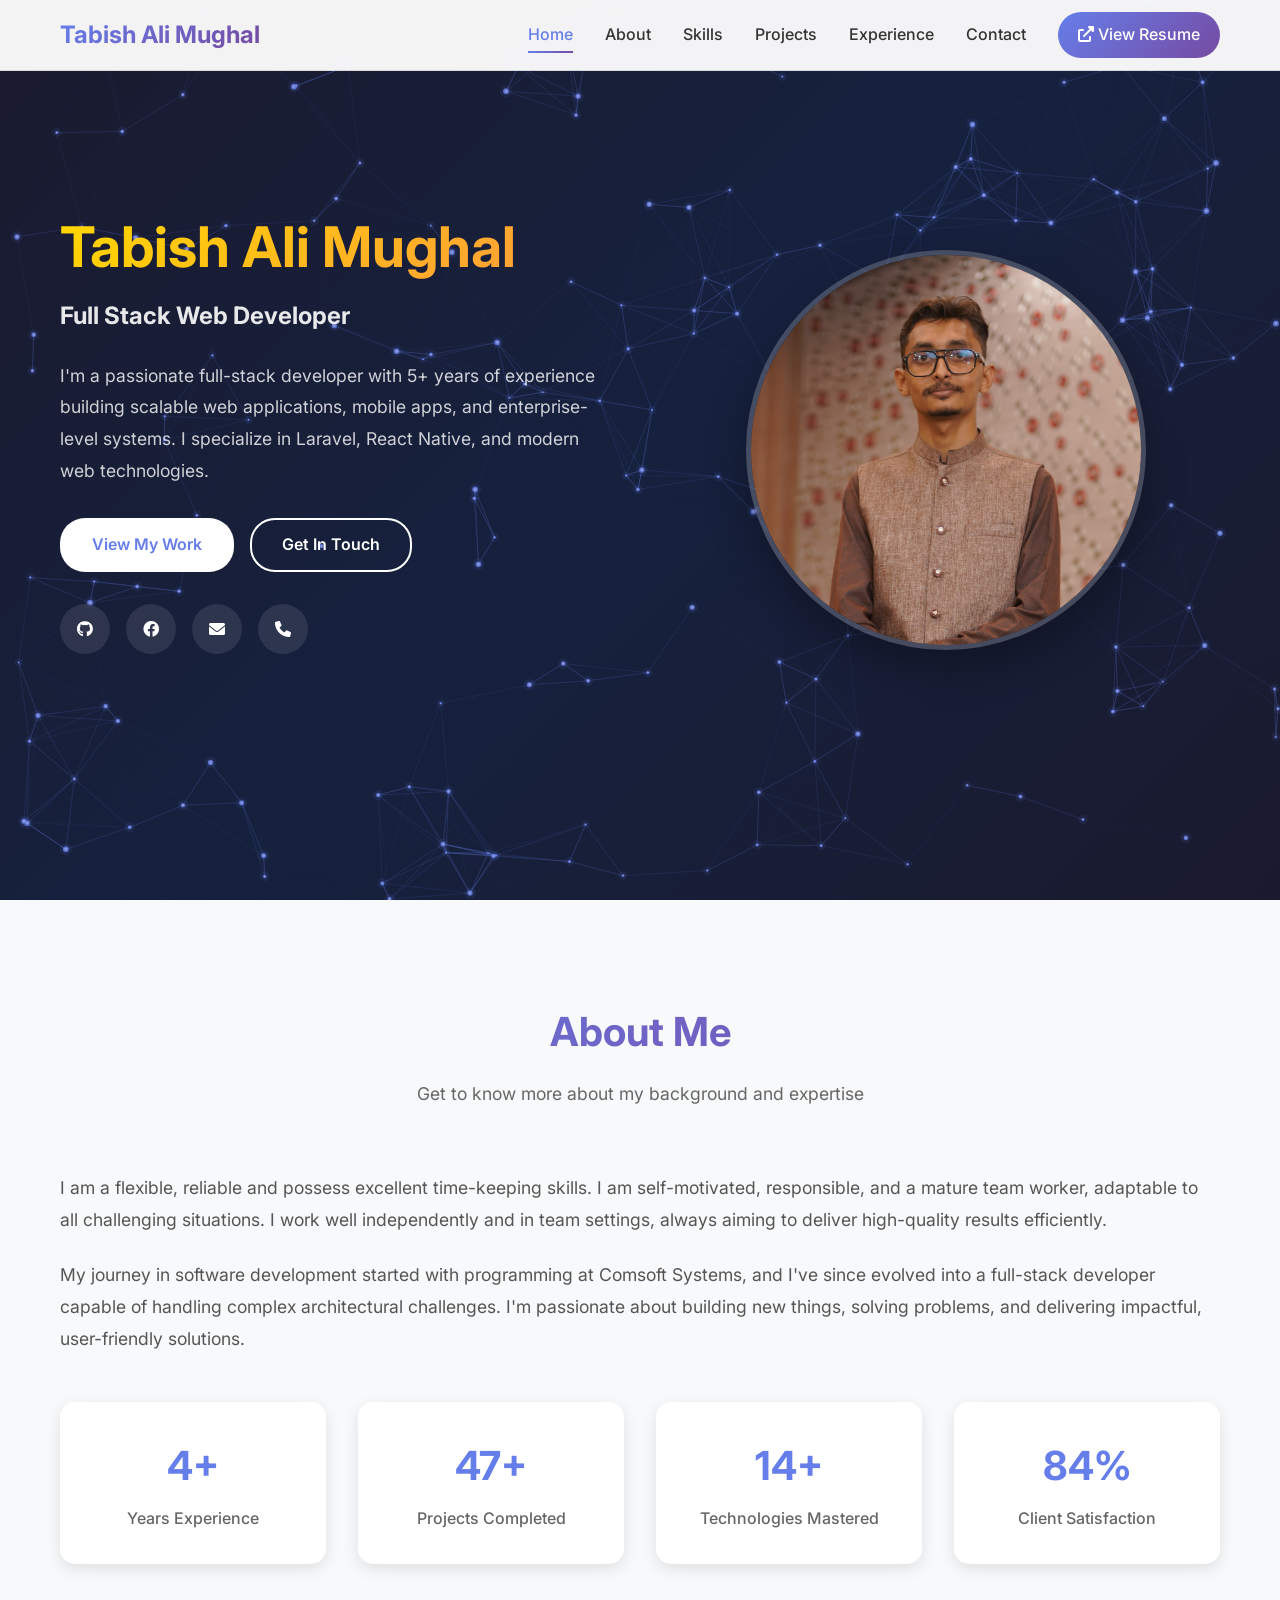
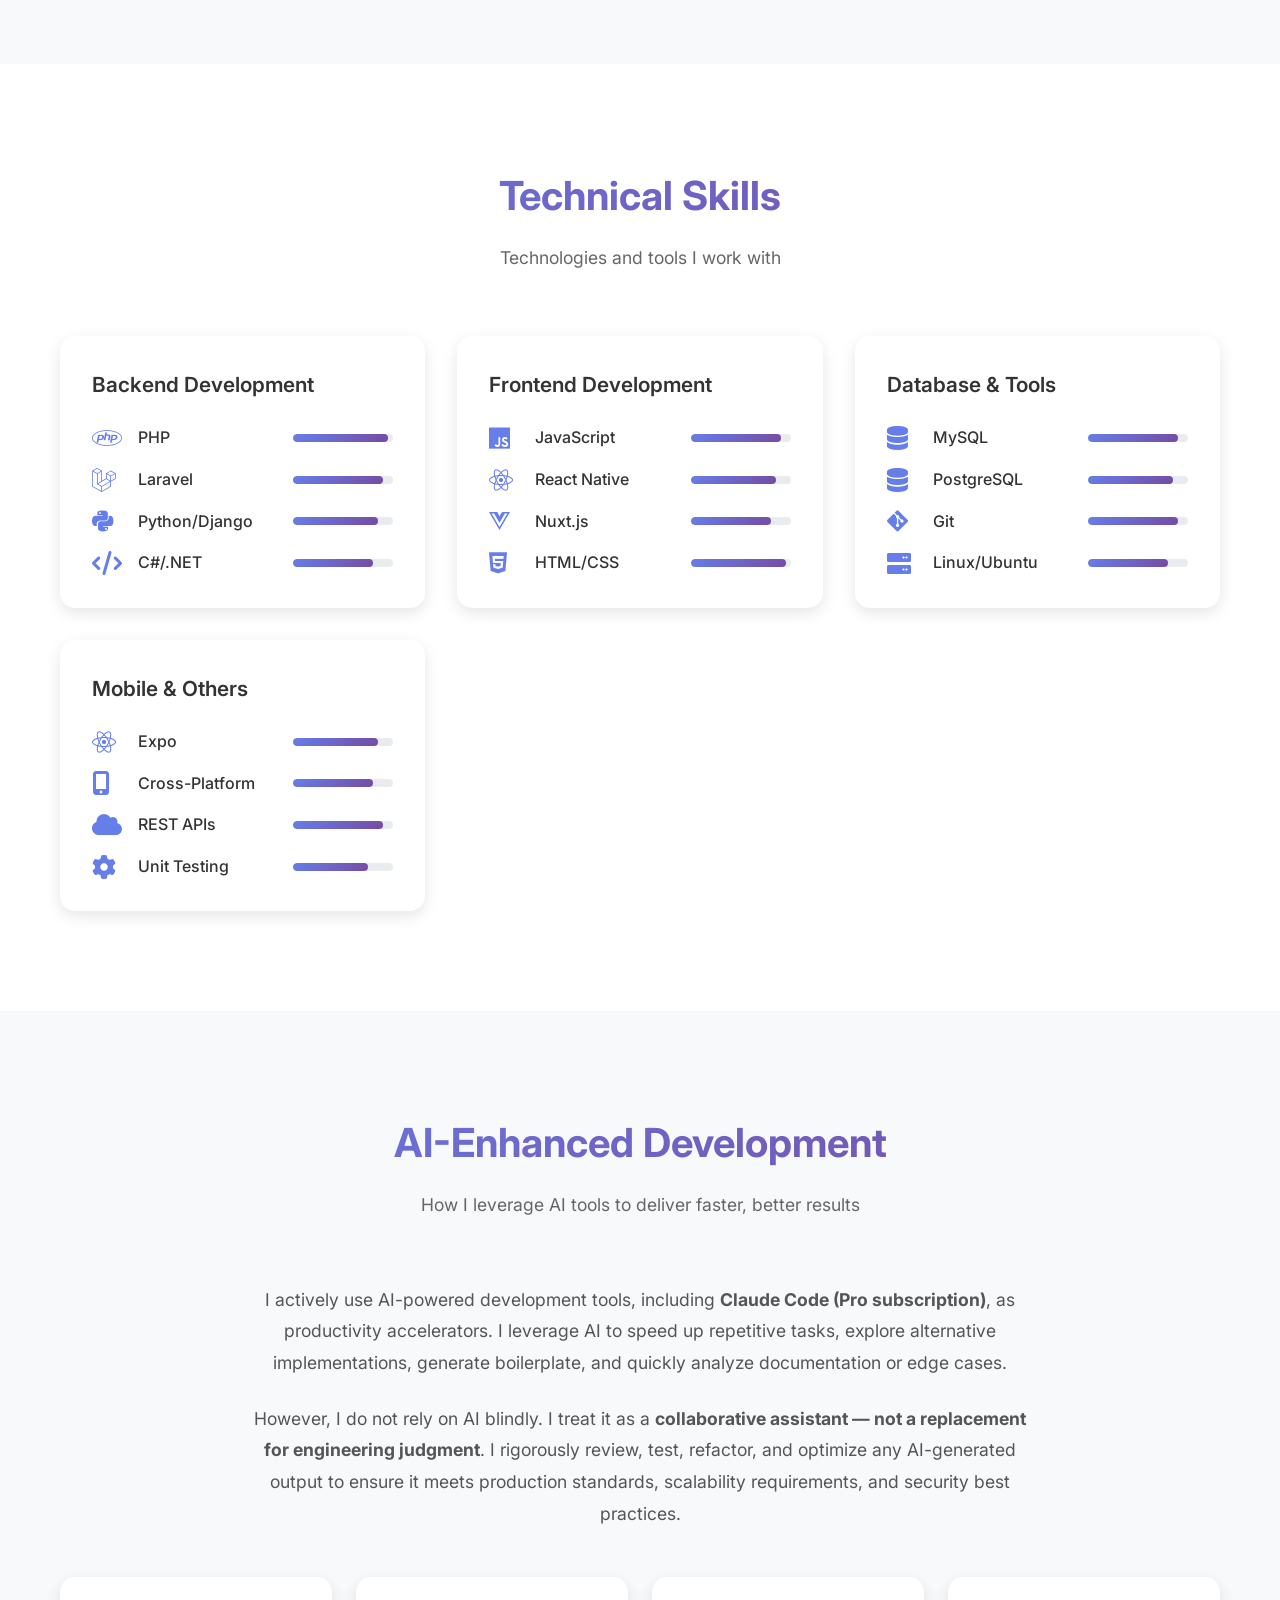
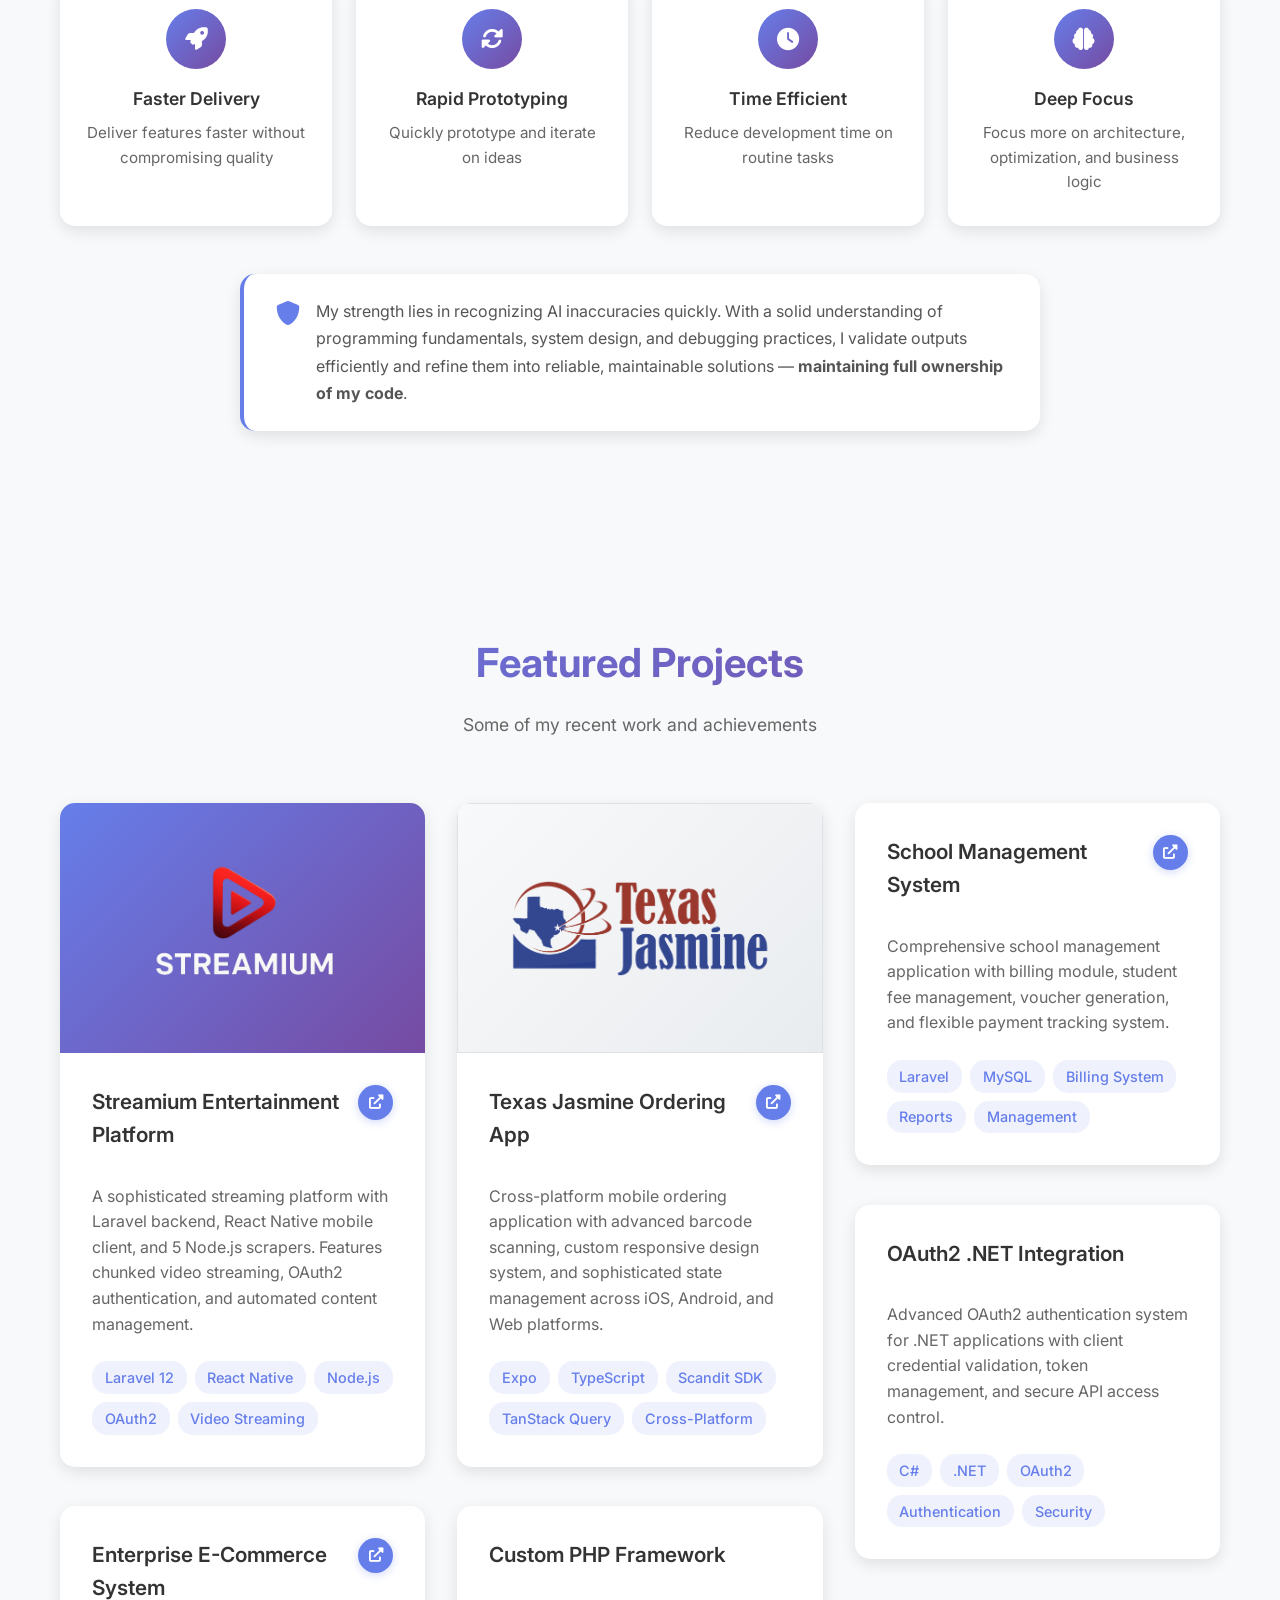
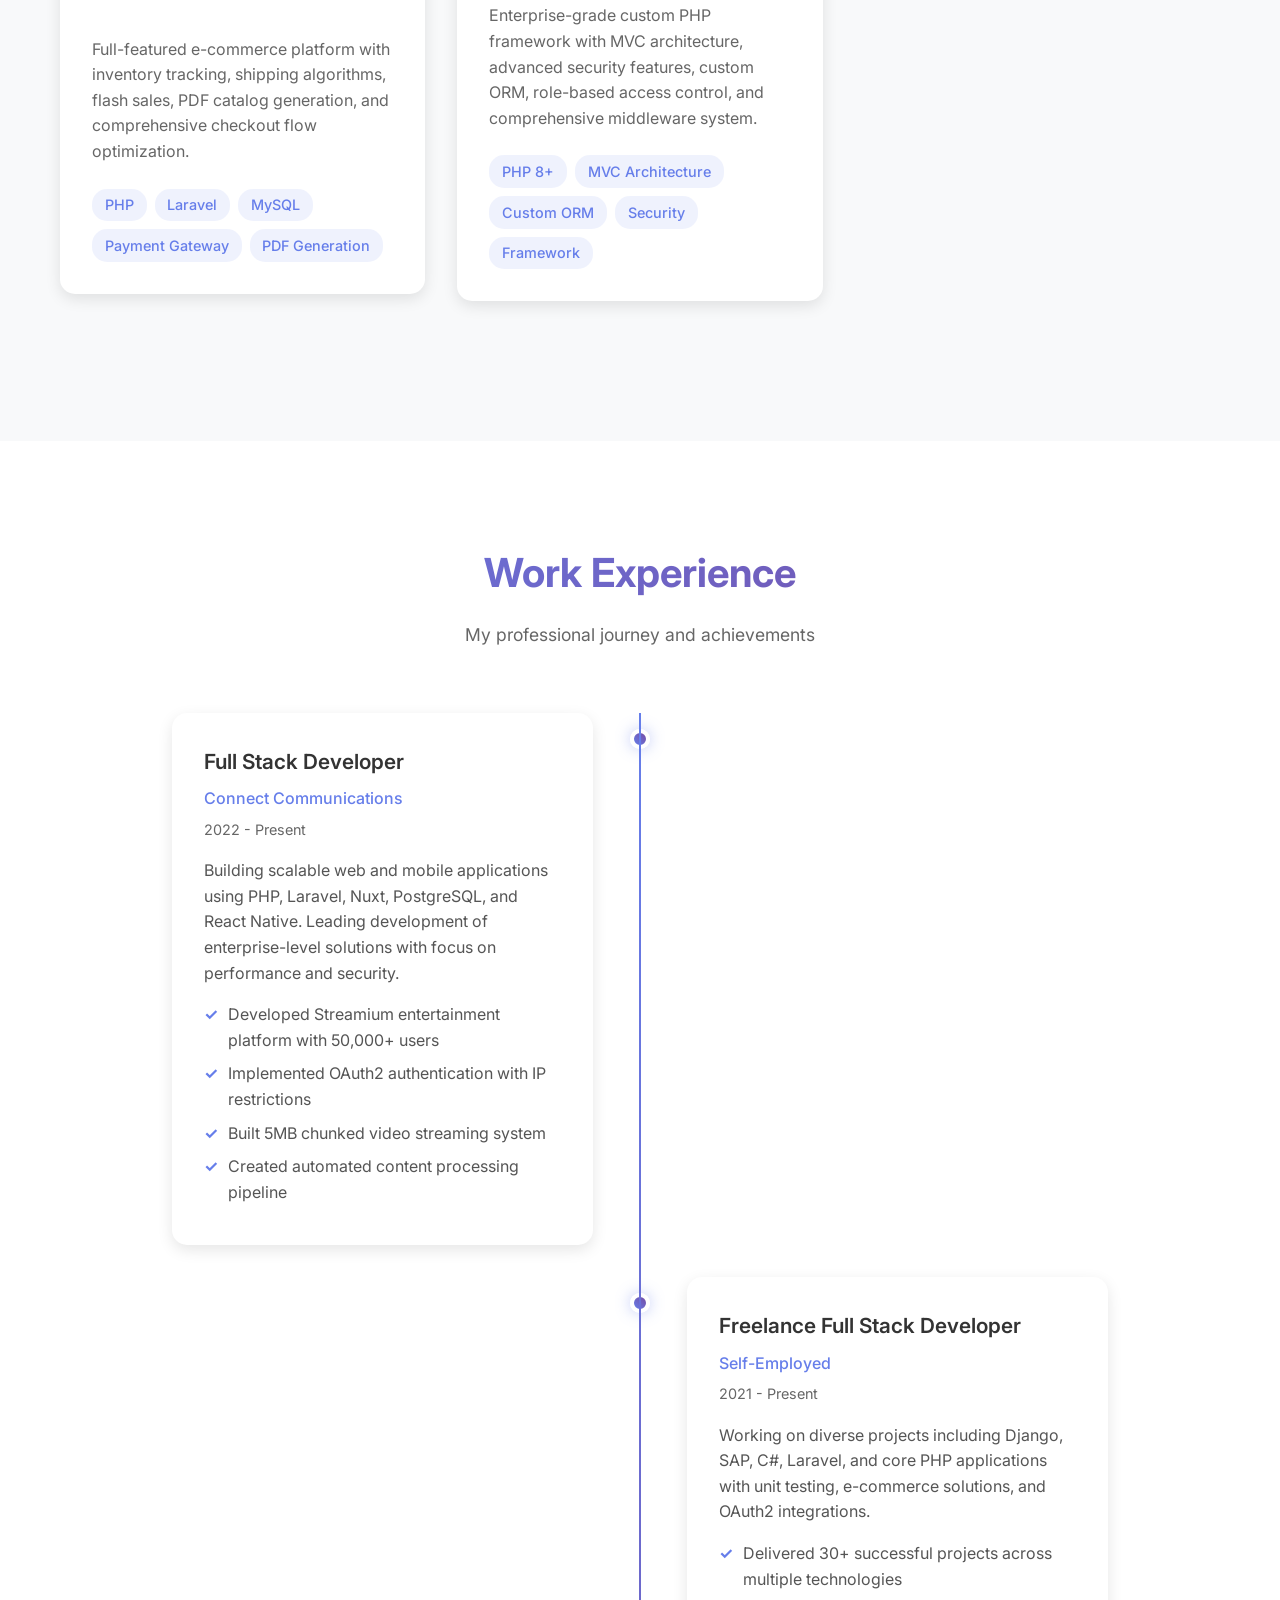
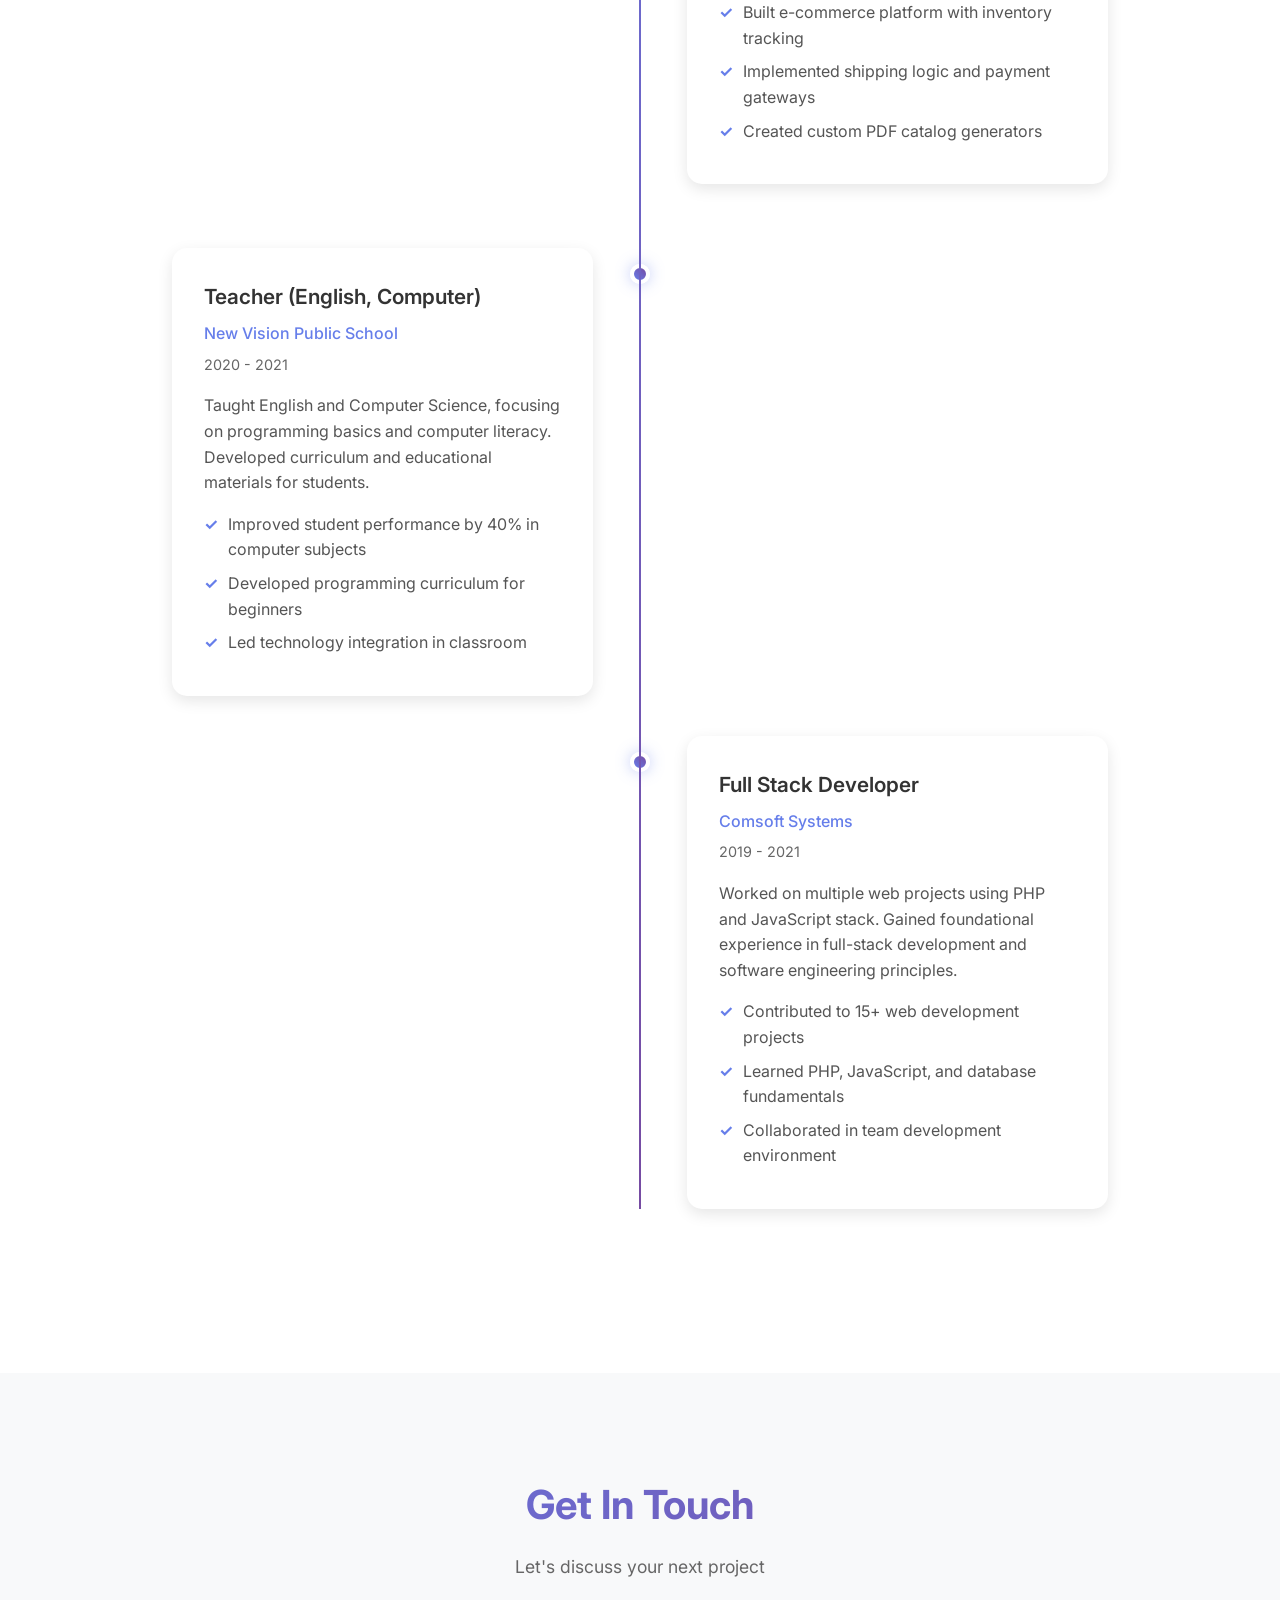
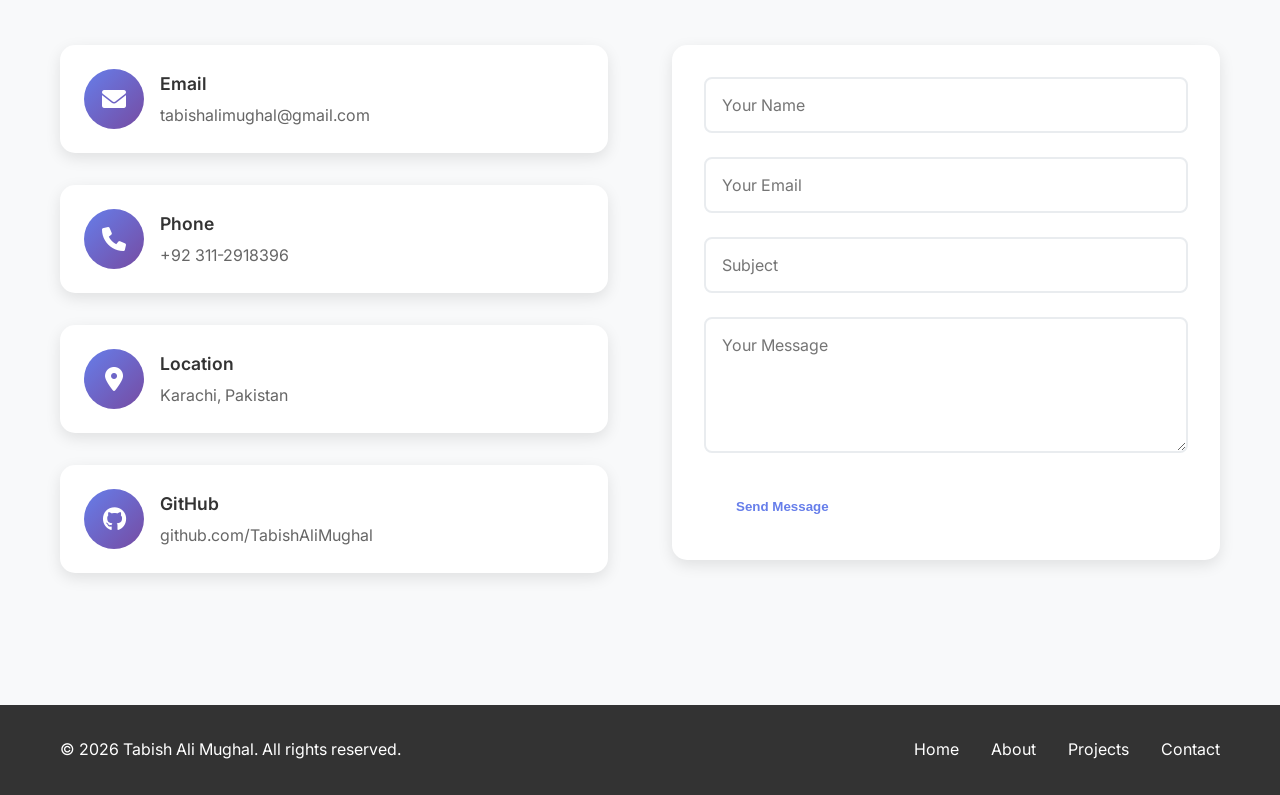
==== commit 3edbfdcb: "Add AI Usage section to index.html and enhance resume.html with tab navigation" ====
--- a/index.html
+++ b/index.html
@@ -231,6 +231,61 @@
         </div>
     </section>
 
+    <!-- AI Usage Section -->
+    <section id="ai-usage" class="ai-usage">
+        <div class="container">
+            <div class="section-header">
+                <h2 class="section-title">AI-Enhanced Development</h2>
+                <p class="section-subtitle">How I leverage AI tools to deliver faster, better results</p>
+            </div>
+            <div class="ai-content">
+                <div class="ai-philosophy">
+                    <p>
+                        I actively use AI-powered development tools, including <strong>Claude Code (Pro subscription)</strong>, as
+                        productivity accelerators. I leverage AI to speed up repetitive tasks, explore alternative
+                        implementations, generate boilerplate, and quickly analyze documentation or edge cases.
+                    </p>
+                    <p>
+                        However, I do not rely on AI blindly. I treat it as a <strong>collaborative assistant — not a
+                        replacement for engineering judgment</strong>. I rigorously review, test, refactor, and optimize any
+                        AI-generated output to ensure it meets production standards, scalability requirements, and
+                        security best practices.
+                    </p>
+                </div>
+                <div class="ai-benefits">
+                    <div class="ai-benefit-card">
+                        <div class="ai-benefit-icon"><i class="fas fa-rocket"></i></div>
+                        <h3>Faster Delivery</h3>
+                        <p>Deliver features faster without compromising quality</p>
+                    </div>
+                    <div class="ai-benefit-card">
+                        <div class="ai-benefit-icon"><i class="fas fa-sync-alt"></i></div>
+                        <h3>Rapid Prototyping</h3>
+                        <p>Quickly prototype and iterate on ideas</p>
+                    </div>
+                    <div class="ai-benefit-card">
+                        <div class="ai-benefit-icon"><i class="fas fa-clock"></i></div>
+                        <h3>Time Efficient</h3>
+                        <p>Reduce development time on routine tasks</p>
+                    </div>
+                    <div class="ai-benefit-card">
+                        <div class="ai-benefit-icon"><i class="fas fa-brain"></i></div>
+                        <h3>Deep Focus</h3>
+                        <p>Focus more on architecture, optimization, and business logic</p>
+                    </div>
+                </div>
+                <div class="ai-note">
+                    <i class="fas fa-shield-alt"></i>
+                    <p>
+                        My strength lies in recognizing AI inaccuracies quickly. With a solid understanding of programming
+                        fundamentals, system design, and debugging practices, I validate outputs efficiently and refine them
+                        into reliable, maintainable solutions — <strong>maintaining full ownership of my code</strong>.
+                    </p>
+                </div>
+            </div>
+        </div>
+    </section>
+
     <!-- Projects Section -->
     <section id="projects" class="projects">
         <div class="container">
@@ -241,16 +296,15 @@
             <div class="projects-grid">
                 <div class="project-card">
                     <div class="project-image">
-                        <div class="project-overlay">
+                        <img src="assets/images/streamium-logo.png" alt="Streamium Entertainment Platform">
+                    </div>
+                    <div class="project-content">
+                        <div class="project-header">
+                            <h3 class="project-title">Streamium Entertainment Platform</h3>
                             <div class="project-links">
                                 <a href="https://streamium-web.tabishalimughal.xyz" target="_blank" class="project-link"><i class="fas fa-external-link-alt"></i></a>
-                                <a href="https://streamium-web.tabishalimughal.xyz" target="_blank" class="project-link"><i class="fas fa-external-link-alt"></i></a>
                             </div>
                         </div>
-                        <img src="assets/images/streamium-logo.png" alt="Streamium Entertainment Platform">
-                    </div>
-                    <div class="project-content">
-                        <h3 class="project-title">Streamium Entertainment Platform</h3>
                         <p class="project-description">
                             A sophisticated streaming platform with Laravel backend, React Native mobile client, and 5 Node.js scrapers.
                             Features chunked video streaming, OAuth2 authentication, and automated content management.
@@ -266,16 +320,38 @@
                 </div>
 
                 <div class="project-card">
+                    <div class="project-content">
+                        <div class="project-header">
+                            <h3 class="project-title">Enterprise E-Commerce System</h3>
+                            <div class="project-links">
+                                <a href="https://worlddealtraders.com" target="_blank" class="project-link"><i class="fas fa-external-link-alt"></i></a>
+                            </div>
+                        </div>
+                        <p class="project-description">
+                            Full-featured e-commerce platform with inventory tracking, shipping algorithms, flash sales,
+                            PDF catalog generation, and comprehensive checkout flow optimization.
+                        </p>
+                        <div class="project-tech">
+                            <span class="tech-tag">PHP</span>
+                            <span class="tech-tag">Laravel</span>
+                            <span class="tech-tag">MySQL</span>
+                            <span class="tech-tag">Payment Gateway</span>
+                            <span class="tech-tag">PDF Generation</span>
+                        </div>
+                    </div>
+                </div>
+
+                <div class="project-card">
                     <div class="project-image">
-                        <div class="project-overlay">
+                        <img src="assets/images/tj-app-logo.png" alt="Texas Jasmine Ordering App">
+                    </div>
+                    <div class="project-content">
+                        <div class="project-header">
+                            <h3 class="project-title">Texas Jasmine Ordering App</h3>
                             <div class="project-links">
-                                <a href="https://streamium-web.tabishalimughal.xyz" target="_blank" class="project-link"><i class="fas fa-external-link-alt"></i></a>
+                                <a href="https://texasjasmine.com" target="_blank" class="project-link"><i class="fas fa-external-link-alt"></i></a>
                             </div>
                         </div>
-                        <img src="assets/images/tj-app-logo.png" alt="Texas Jasmine Ordering App">
-                    </div>
-                    <div class="project-content">
-                        <h3 class="project-title">Texas Jasmine Ordering App</h3>
                         <p class="project-description">
                             Cross-platform mobile ordering application with advanced barcode scanning, custom responsive design system,
                             and sophisticated state management across iOS, Android, and Web platforms.
@@ -293,32 +369,7 @@
                 <div class="project-card">
                     <div class="project-content">
                         <div class="project-header">
-                            <h3 class="project-title">Enterprise E-Commerce System</h3>
-                            <div class="project-links">
-                                <a href="https://streamium-web.tabishalimughal.xyz" target="_blank" class="project-link"><i class="fas fa-external-link-alt"></i></a>
-                            </div>
-                        </div>
-                        <p class="project-description">
-                            Full-featured e-commerce platform with inventory tracking, shipping algorithms, flash sales,
-                            PDF catalog generation, and comprehensive checkout flow optimization.
-                        </p>
-                        <div class="project-tech">
-                            <span class="tech-tag">PHP</span>
-                            <span class="tech-tag">Laravel</span>
-                            <span class="tech-tag">MySQL</span>
-                            <span class="tech-tag">Payment Gateway</span>
-                            <span class="tech-tag">PDF Generation</span>
-                        </div>
-                    </div>
-                </div>
-
-                <div class="project-card">
-                    <div class="project-content">
-                        <div class="project-header">
                             <h3 class="project-title">Custom PHP Framework</h3>
-                            <div class="project-links">
-                                <a href="https://streamium-web.tabishalimughal.xyz" target="_blank" class="project-link"><i class="fas fa-external-link-alt"></i></a>
-                            </div>
                         </div>
                         <p class="project-description">
                             Enterprise-grade custom PHP framework with MVC architecture, advanced security features,
@@ -339,7 +390,7 @@
                         <div class="project-header">
                             <h3 class="project-title">School Management System</h3>
                             <div class="project-links">
-                                <a href="https://streamium-web.tabishalimughal.xyz" target="_blank" class="project-link"><i class="fas fa-external-link-alt"></i></a>
+                                <a href="https://sms-web.tabishalimughal.xyz" target="_blank" class="project-link"><i class="fas fa-external-link-alt"></i></a>
                             </div>
                         </div>
                         <p class="project-description">
@@ -360,9 +411,6 @@
                     <div class="project-content">
                         <div class="project-header">
                             <h3 class="project-title">OAuth2 .NET Integration</h3>
-                            <div class="project-links">
-                                <a href="https://streamium-web.tabishalimughal.xyz" target="_blank" class="project-link"><i class="fas fa-external-link-alt"></i></a>
-                            </div>
                         </div>
                         <p class="project-description">
                             Advanced OAuth2 authentication system for .NET applications with client credential validation,
--- a/assets/css/style.css
+++ b/assets/css/style.css
@@ -434,6 +434,97 @@
 .skill-level[data-level="80"]::after { width: 80%; }
 .skill-level[data-level="75"]::after { width: 75%; }
 
+/* AI Usage Section */
+.ai-usage {
+    padding: 100px 0;
+    background: #f8f9fa;
+}
+
+.ai-philosophy {
+    max-width: 800px;
+    margin: 0 auto 3rem;
+    text-align: center;
+}
+
+.ai-philosophy p {
+    font-size: 1.1rem;
+    color: #555;
+    line-height: 1.8;
+    margin-bottom: 1.5rem;
+}
+
+.ai-benefits {
+    display: grid;
+    grid-template-columns: repeat(auto-fit, minmax(220px, 1fr));
+    gap: 1.5rem;
+    margin-bottom: 3rem;
+}
+
+.ai-benefit-card {
+    background: white;
+    padding: 2rem 1.5rem;
+    border-radius: 15px;
+    text-align: center;
+    box-shadow: 0 5px 15px rgba(0, 0, 0, 0.1);
+    transition: transform 0.3s ease, box-shadow 0.3s ease;
+}
+
+.ai-benefit-card:hover {
+    transform: translateY(-5px);
+    box-shadow: 0 10px 30px rgba(0, 0, 0, 0.15);
+}
+
+.ai-benefit-icon {
+    width: 60px;
+    height: 60px;
+    border-radius: 50%;
+    background: linear-gradient(135deg, #667eea, #764ba2);
+    display: flex;
+    align-items: center;
+    justify-content: center;
+    margin: 0 auto 1rem;
+    color: white;
+    font-size: 1.4rem;
+}
+
+.ai-benefit-card h3 {
+    font-size: 1.1rem;
+    font-weight: 600;
+    color: #333;
+    margin-bottom: 0.5rem;
+}
+
+.ai-benefit-card p {
+    color: #666;
+    font-size: 0.95rem;
+}
+
+.ai-note {
+    display: flex;
+    align-items: flex-start;
+    gap: 1rem;
+    background: white;
+    padding: 1.5rem 2rem;
+    border-radius: 15px;
+    border-left: 4px solid #667eea;
+    box-shadow: 0 5px 15px rgba(0, 0, 0, 0.1);
+    max-width: 800px;
+    margin: 0 auto;
+}
+
+.ai-note > i {
+    font-size: 1.5rem;
+    color: #667eea;
+    margin-top: 3px;
+    flex-shrink: 0;
+}
+
+.ai-note p {
+    color: #555;
+    line-height: 1.7;
+    margin: 0;
+}
+
 /* Projects Section */
 .projects {
     padding: 100px 0;
@@ -508,14 +599,14 @@
     transition: transform 0.3s ease;
 }
 
-/* Special styling for transparent logos */
-.project-image img[src="streamium-logo.png"] {
+/* Special styling for transparent logos - only when logos are present */
+.project-image img[src*="streamium-logo"] {
     object-fit: contain;
     background: linear-gradient(135deg, #667eea, #764ba2);
     padding: 20px;
 }
 
-.project-image img[src="tj-app-logo.png"] {
+.project-image img[src*="tj-app-logo"] {
     object-fit: contain;
     background: linear-gradient(135deg, #f8f9fa, #e9ecef);
     padding: 20px;
